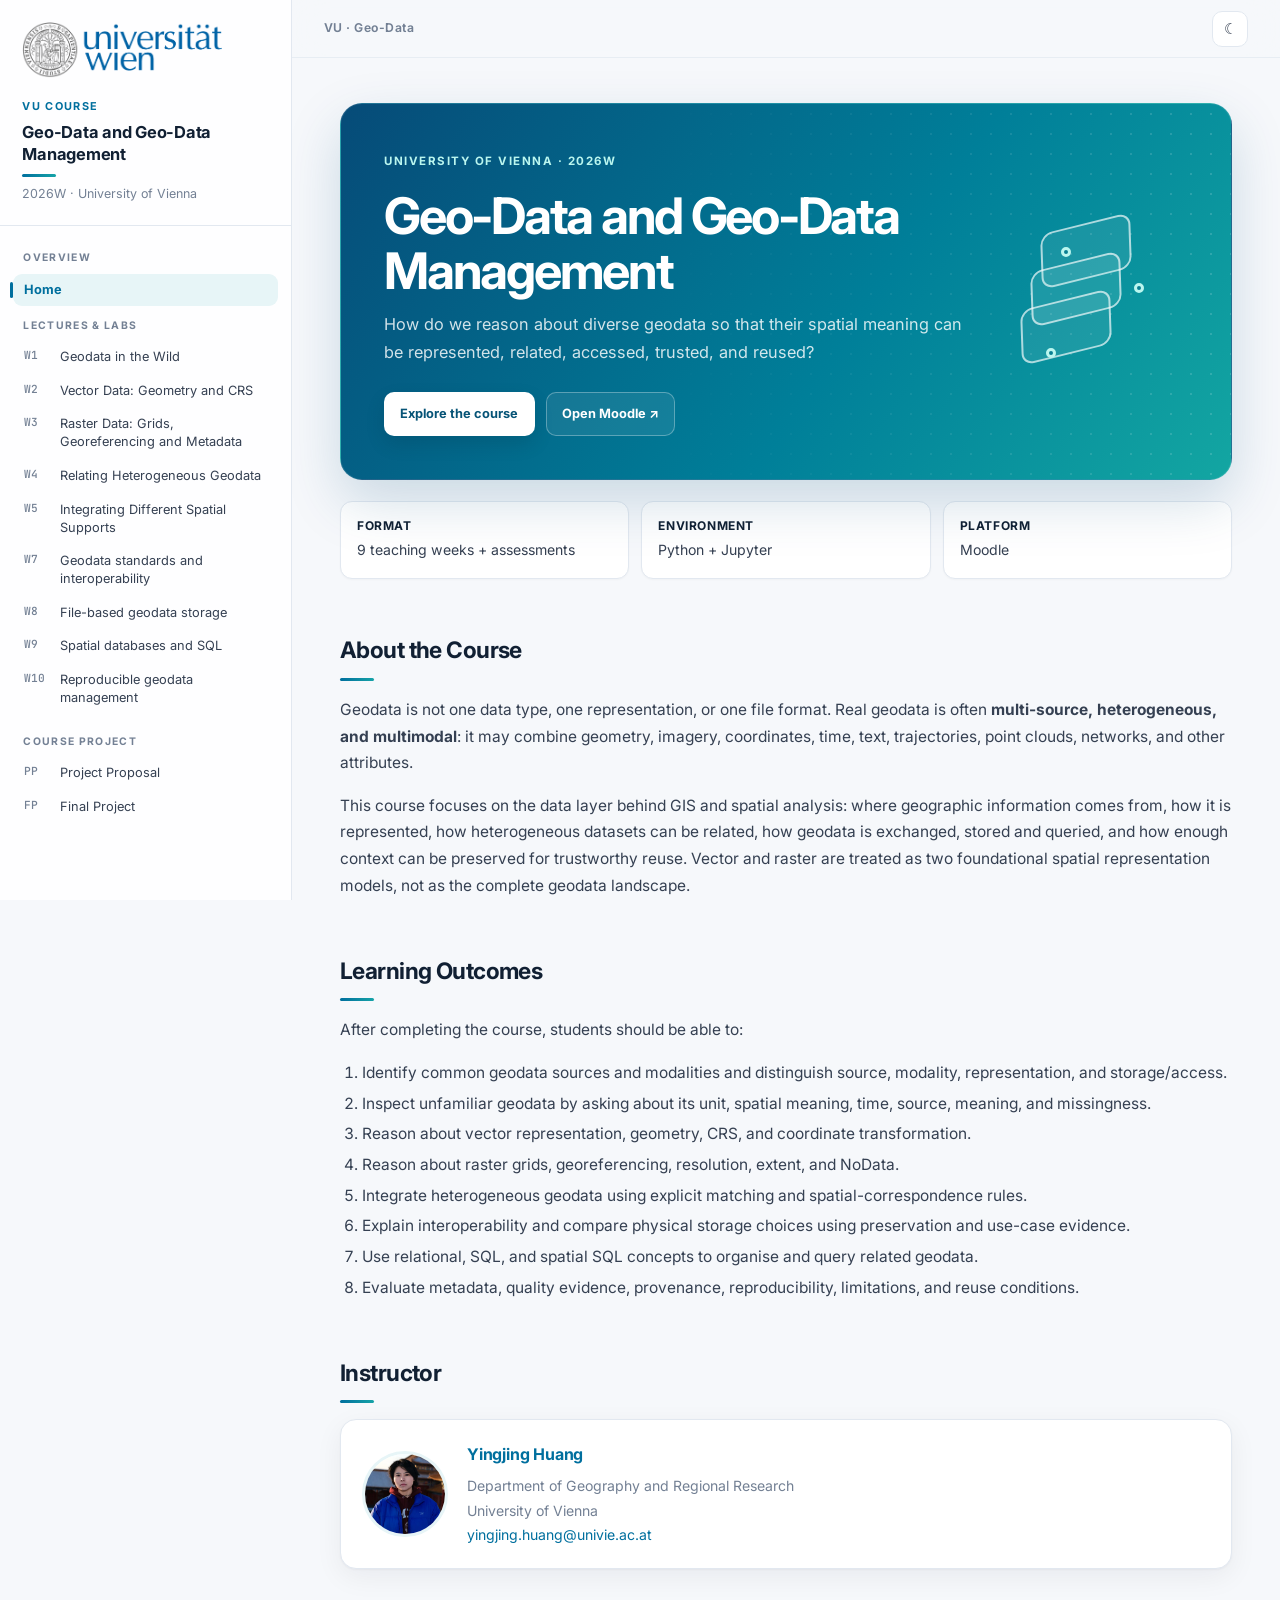
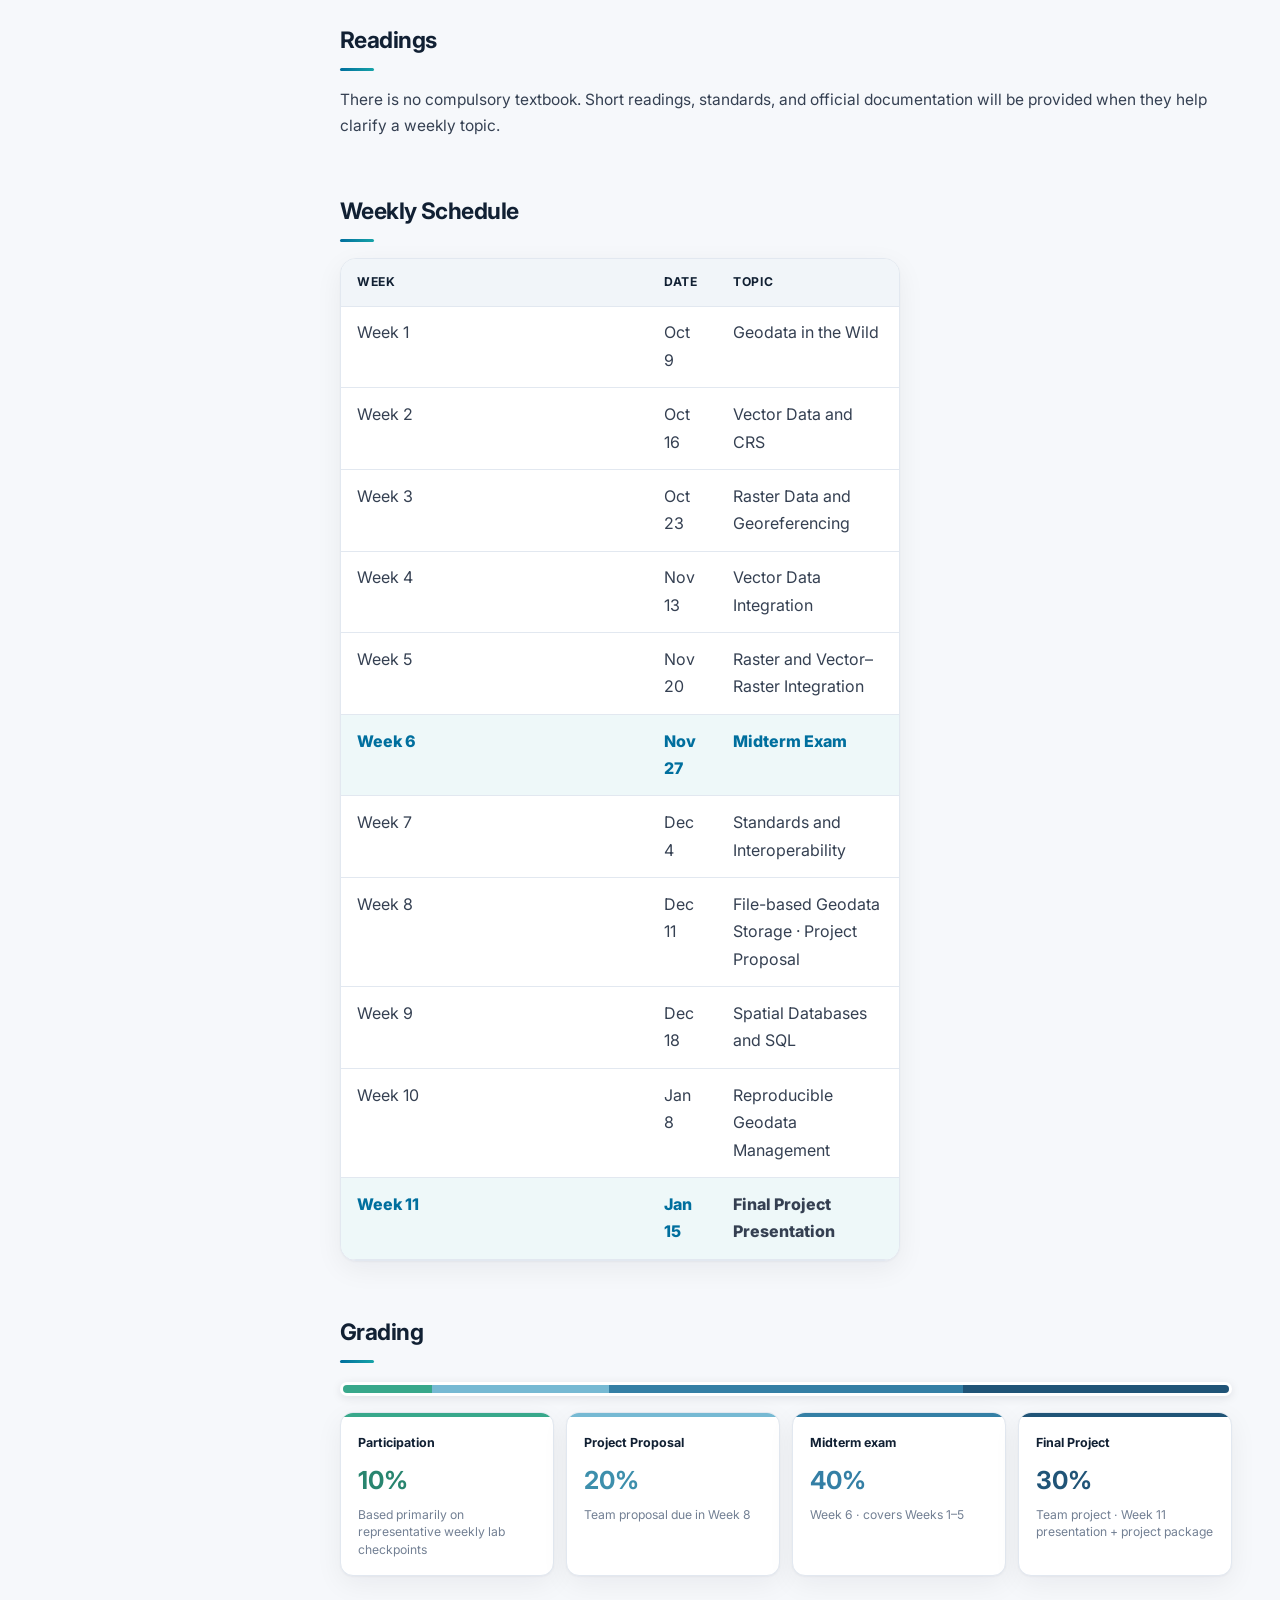
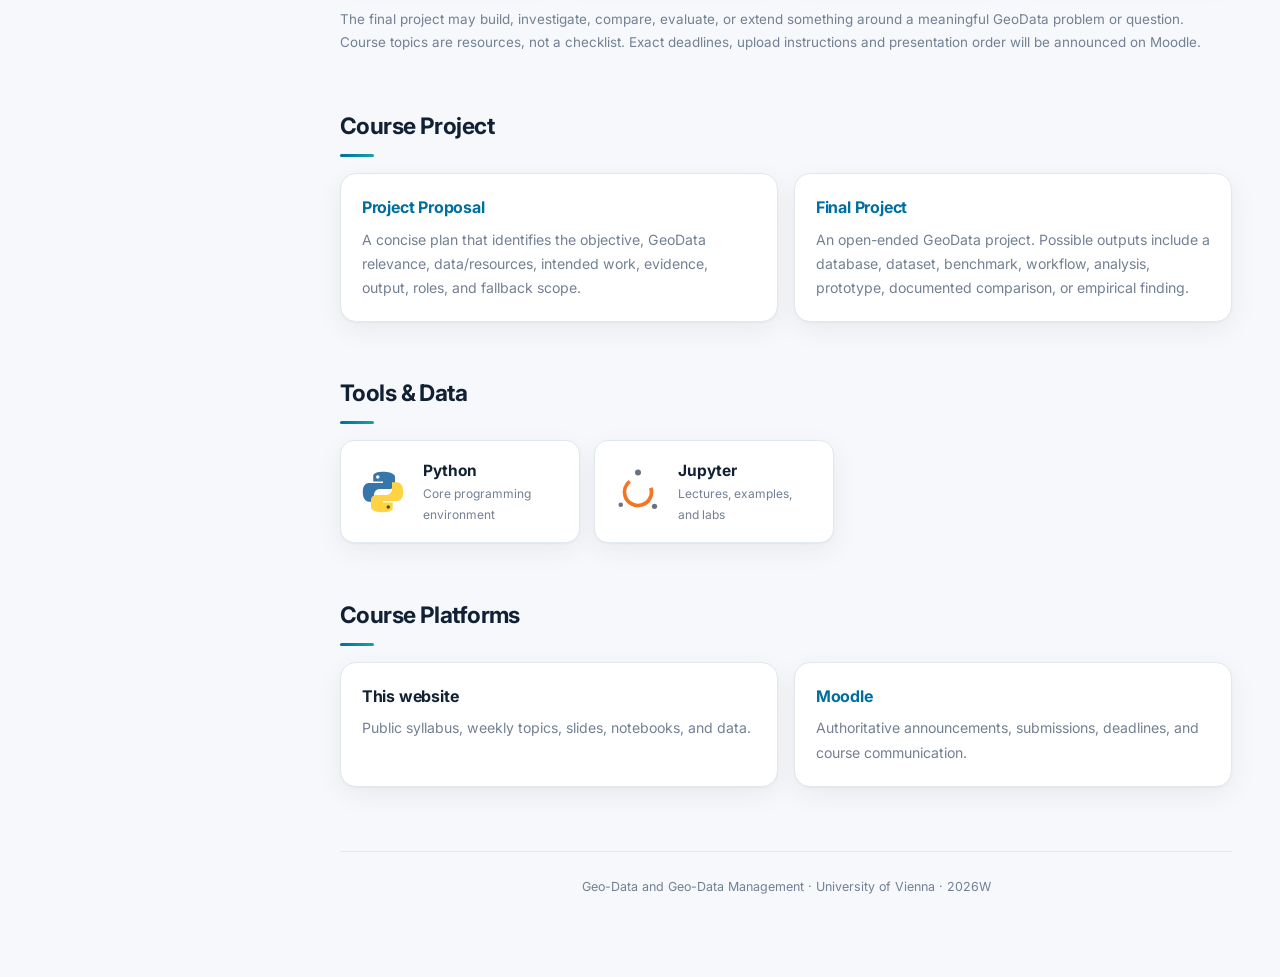
==== index.html @ 2024dda5 "Add concise topics to weekly schedule" ====
<!doctype html>
<html lang="en">
<head><meta charset="utf-8"><meta name="viewport" content="width=device-width,initial-scale=1"><meta name="description" content="Geo-Data and Geo-Data Management, University of Vienna, Winter Semester 2026"><title>Geo-Data and Geo-Data Management · 2026W</title><link rel="stylesheet" href="style.css"></head>
<body>
<aside class="sidebar" id="sidebar"><div class="sidebar-header"><img src="img/uni_logo.png" alt="University of Vienna" class="sidebar-logo"><div class="eyebrow">VU Course</div><h2>Geo-Data and Geo-Data Management</h2><div class="semester">2026W · University of Vienna</div></div><nav><div class="nav-title">Overview</div><a class="nav-home active" href="index.html">Home</a><div class="nav-title">Lectures &amp; Labs</div><div class="week-nav" id="weekNav"></div></nav></aside><div class="backdrop" id="backdrop"></div>
<main class="main"><div class="topbar"><span class="topbar-label">VU · Geo-Data</span><button class="icon-btn menu-toggle" id="menuToggle" aria-label="Open navigation">☰</button><button class="icon-btn" id="themeToggle" aria-label="Toggle colour theme">☾</button></div><div class="content">
<header class="hero hero-home"><div class="hero-copy"><span class="hero-eyebrow">University of Vienna · 2026W</span><h1>Geo-Data and Geo-Data Management</h1><p>How do we reason about diverse geodata so that their spatial meaning can be represented, related, accessed, trusted, and reused?</p><div class="hero-actions"><a class="button button-light" href="#schedule">Explore the course</a><a class="button button-ghost" href="https://moodle.univie.ac.at/" target="_blank" rel="noopener">Open Moodle ↗</a></div></div><div class="hero-visual data-visual" aria-hidden="true"><span class="data-layer layer-one"></span><span class="data-layer layer-two"></span><span class="data-layer layer-three"></span><span class="data-node node-one"></span><span class="data-node node-two"></span><span class="data-node node-three"></span></div></header>
<div class="quick-facts"><div class="fact"><strong>Format</strong><span>9 teaching weeks + assessments</span></div><div class="fact"><strong>Environment</strong><span>Python + Jupyter</span></div><div class="fact"><strong>Platform</strong><span>Moodle</span></div></div>
<h2>About the Course</h2><p>Geodata is not one data type, one representation, or one file format. Real geodata is often <strong>multi-source, heterogeneous, and multimodal</strong>: it may combine geometry, imagery, coordinates, time, text, trajectories, point clouds, networks, and other attributes.</p><p>This course focuses on the data layer behind GIS and spatial analysis: where geographic information comes from, how it is represented, how heterogeneous datasets can be related, how geodata is exchanged, stored and queried, and how enough context can be preserved for trustworthy reuse. Vector and raster are treated as two foundational spatial representation models, not as the complete geodata landscape.</p>
<h2>Learning Outcomes</h2><p>After completing the course, students should be able to:</p><ol><li>Identify common geodata sources and modalities and distinguish source, modality, representation, and storage/access.</li><li>Inspect unfamiliar geodata by asking about its unit, spatial meaning, time, source, meaning, and missingness.</li><li>Reason about vector representation, geometry, CRS, and coordinate transformation.</li><li>Reason about raster grids, georeferencing, resolution, extent, and NoData.</li><li>Integrate heterogeneous geodata using explicit matching and spatial-correspondence rules.</li><li>Explain interoperability and compare physical storage choices using preservation and use-case evidence.</li><li>Use relational, SQL, and spatial SQL concepts to organise and query related geodata.</li><li>Evaluate metadata, quality evidence, provenance, reproducibility, limitations, and reuse conditions.</li></ol>
<h2>Instructor</h2><div class="instructor-card"><img src="img/Yingjing.jpg" alt="Yingjing Huang"><div><h3><a href="https://yingjinghuang.github.io/" target="_blank" rel="noopener">Yingjing Huang</a></h3><p>Department of Geography and Regional Research<br>University of Vienna<br><a href="mailto:yingjing.huang@univie.ac.at">yingjing.huang@univie.ac.at</a></p></div></div>
<h2>Readings</h2><p>There is no compulsory textbook. Short readings, standards, and official documentation will be provided when they help clarify a weekly topic.</p>
<h2 id="schedule">Weekly Schedule</h2>
<div class="schedule-wrap schedule-simple"><table>
<thead><tr><th>Week</th><th>Date</th><th>Topic</th></tr></thead>
<tbody>
<tr><td>Week 1</td><td>Oct 9</td><td><a href="week1.html">Geodata in the Wild</a></td></tr>
<tr><td>Week 2</td><td>Oct 16</td><td><a href="week2.html">Vector Data and CRS</a></td></tr>
<tr><td>Week 3</td><td>Oct 23</td><td><a href="week3.html">Raster Data and Georeferencing</a></td></tr>
<tr><td>Week 4</td><td>Nov 13</td><td><a href="week4.html">Vector Data Integration</a></td></tr>
<tr><td>Week 5</td><td>Nov 20</td><td><a href="week5.html">Raster and Vector–Raster Integration</a></td></tr>
<tr class="assessment-date"><td>Week 6</td><td>Nov 27</td><td>Midterm Exam</td></tr>
<tr><td>Week 7</td><td>Dec 4</td><td><a href="week7.html">Standards and Interoperability</a></td></tr>
<tr><td>Week 8</td><td>Dec 11</td><td><a href="week8.html">File-based Geodata Storage</a> · <a href="project-proposal.html">Project Proposal</a></td></tr>
<tr><td>Week 9</td><td>Dec 18</td><td><a href="week9.html">Spatial Databases and SQL</a></td></tr>
<tr><td>Week 10</td><td>Jan 8</td><td><a href="week10.html">Reproducible Geodata Management</a></td></tr>
<tr class="assessment-date"><td>Week 11</td><td>Jan 15</td><td><a href="final-project.html">Final Project Presentation</a></td></tr>
</tbody></table></div>
<h2>Grading</h2><div class="grading-bar" role="img" aria-label="Participation 10 percent, Project Proposal 20 percent, Midterm exam 40 percent, Final Project 30 percent"><span class="bar-participation"></span><span class="bar-project"></span><span class="bar-midterm"></span><span class="bar-final"></span></div><div class="assessment-grid"><article class="grade-card participation-card"><span class="grade-label">Participation</span><strong>10%</strong><p>Based primarily on representative weekly lab checkpoints</p></article><article class="grade-card project-card"><span class="grade-label">Project Proposal</span><strong>20%</strong><p>Team proposal due in Week 8</p></article><article class="grade-card midterm-card"><span class="grade-label">Midterm exam</span><strong>40%</strong><p>Week 6 · covers Weeks 1–5</p></article><article class="grade-card final-card"><span class="grade-label">Final Project</span><strong>30%</strong><p>Team project · Week 11 presentation + project package</p></article></div><p class="grading-note">The final project may build, investigate, compare, evaluate, or extend something around a meaningful GeoData problem or question. Course topics are resources, not a checklist. Exact deadlines, upload instructions and presentation order will be announced on Moodle.</p>
<h2>Course Project</h2><div class="card-grid"><article class="card"><h3><a href="project-proposal.html">Project Proposal</a></h3><p>A concise plan that identifies the objective, GeoData relevance, data/resources, intended work, evidence, output, roles, and fallback scope.</p></article><article class="card"><h3><a href="final-project.html">Final Project</a></h3><p>An open-ended GeoData project. Possible outputs include a database, dataset, benchmark, workflow, analysis, prototype, documented comparison, or empirical finding.</p></article></div><h2>Tools &amp; Data</h2><div class="tool-grid" aria-label="Core course tools"><div class="tool-card"><svg class="tool-icon python-icon" viewBox="0 0 64 64" aria-hidden="true"><path d="M31 5c-13 0-12 6-12 6v7h13v2H14S5 19 5 32s8 13 8 13h7v-9s0-8 8-8h13s7 0 7-7v-9s1-7-17-7Z"></path><circle cx="25" cy="12" r="2.3"></circle><path d="M33 59c13 0 12-6 12-6v-7H32v-2h18s9 1 9-12-8-13-8-13h-7v9s0 8-8 8H23s-7 0-7 7v9s-1 7 17 7Z"></path><circle cx="39" cy="52" r="2.3"></circle></svg><div><strong>Python</strong><span>Core programming environment</span></div></div><div class="tool-card"><svg class="tool-icon jupyter-icon" viewBox="0 0 64 64" aria-hidden="true"><circle cx="32" cy="32" r="18"></circle><circle cx="32" cy="6" r="4"></circle><circle cx="9" cy="49" r="3"></circle><circle cx="54" cy="51" r="3.5"></circle></svg><div><strong>Jupyter</strong><span>Lectures, examples, and labs</span></div></div></div>
<h2>Course Platforms</h2><div class="card-grid"><article class="card"><h3>This website</h3><p>Public syllabus, weekly topics, slides, notebooks, and data.</p></article><article class="card"><h3><a href="https://moodle.univie.ac.at/" target="_blank" rel="noopener">Moodle</a></h3><p>Authoritative announcements, submissions, deadlines, and course communication.</p></article></div>
<footer class="footer">Geo-Data and Geo-Data Management · University of Vienna · 2026W</footer>
</div></main><script src="script.js"></script></body></html>
---- style.css ----
@import url('https://fonts.googleapis.com/css2?family=Inter:wght@400;500;600;700&family=JetBrains+Mono:wght@400;500&display=swap');
*,*::before,*::after{box-sizing:border-box}:root{--bg:#f6f8fb;--surface:#fff;--panel:#f1f5f9;--text:#354052;--muted:#738094;--heading:#112033;--border:#e2e8f0;--accent:#006f9e;--accent2:#16a3a7;--soft:#e7f5f7;--sidebar:292px;--shadow:0 1px 2px rgba(15,23,42,.04),0 8px 28px rgba(15,23,42,.06);--radius:16px}
[data-theme="dark"]{--bg:#09111f;--surface:#0f1b2d;--panel:#121f33;--text:#cbd5e1;--muted:#94a3b8;--heading:#f8fafc;--border:#263449;--accent:#67b7e3;--accent2:#45d2dd;--soft:#12314a;--shadow:0 1px 3px rgba(0,0,0,.35)}
html{scroll-behavior:smooth}body{margin:0;min-height:100vh;background:var(--bg);color:var(--text);font:15.5px/1.72 Inter,system-ui,sans-serif;-webkit-font-smoothing:antialiased}a{color:var(--accent);text-decoration:none}a:hover{text-decoration:underline}p{margin:0 0 1rem}ul,ol{padding-left:1.35rem}li{margin:.25rem 0}code{padding:.15rem .4rem;border-radius:5px;background:var(--panel);font-family:'JetBrains Mono',monospace;font-size:.86em}
.sidebar{position:fixed;inset:0 auto 0 0;z-index:20;width:var(--sidebar);overflow-y:auto;padding:1.4rem 0;background:color-mix(in srgb,var(--surface) 94%,var(--soft));border-right:1px solid var(--border);transition:transform .25s ease}.sidebar-header{padding:0 1.4rem 1.3rem;border-bottom:1px solid var(--border)}.sidebar-logo{display:block;max-width:200px;max-height:60px;object-fit:contain;margin-bottom:1.15rem}.eyebrow{color:var(--accent);font-size:.68rem;font-weight:700;letter-spacing:.12em;text-transform:uppercase}.sidebar h2{margin:.35rem 0;color:var(--heading);font-size:1.03rem;line-height:1.35;letter-spacing:-.015em}.semester{color:var(--muted);font-size:.78rem}nav{padding:.9rem .8rem}.nav-title{padding:.55rem .65rem .3rem;color:var(--muted);font-size:.65rem;font-weight:700;letter-spacing:.13em;text-transform:uppercase}.nav-home,.week-nav a{position:relative;display:flex;gap:.55rem;margin:2px 0;padding:.43rem .72rem;border-radius:9px;color:var(--text);font-size:.8rem;line-height:1.4;transition:.18s}.week-nav a span{min-width:1.7rem;color:var(--muted);font:500 .7rem 'JetBrains Mono',monospace}.nav-home:hover,.week-nav a:hover{background:var(--panel);text-decoration:none;transform:translateX(2px)}.nav-home.active,.week-nav a.active{background:var(--soft);color:var(--accent);font-weight:700}.nav-home.active::before,.week-nav a.active::before{position:absolute;left:-3px;top:25%;width:3px;height:50%;border-radius:2px;background:var(--accent);content:''}
.main{min-width:0;margin-left:var(--sidebar)}.topbar{position:sticky;top:0;z-index:10;display:flex;align-items:center;justify-content:flex-end;gap:.6rem;height:58px;padding:.55rem 2rem;border-bottom:1px solid color-mix(in srgb,var(--border) 75%,transparent);background:color-mix(in srgb,var(--bg) 82%,transparent);backdrop-filter:blur(16px)}.topbar-label{margin-right:auto;color:var(--muted);font-size:.76rem;font-weight:650;letter-spacing:.04em}.icon-btn{display:grid;min-width:36px;height:36px;place-items:center;padding:0 .65rem;border:1px solid var(--border);border-radius:10px;background:var(--surface);color:var(--text);cursor:pointer;font-size:.95rem;transition:.18s}.icon-btn:hover{transform:translateY(-1px);border-color:var(--accent)}.menu-toggle{display:none}.content{max-width:1000px;margin:0 auto;padding:2.8rem 3rem 5rem}
.hero{position:relative;overflow:hidden;padding:2.7rem;margin-bottom:1.3rem;border:1px solid rgba(255,255,255,.12);border-radius:22px;background:linear-gradient(125deg,#064b78 0%,#007f99 58%,#13a6a2 100%);box-shadow:0 22px 55px rgba(0,79,120,.18);color:#fff}.hero::after{position:absolute;inset:0;background-image:radial-gradient(rgba(255,255,255,.15) 1px,transparent 1px);background-size:20px 20px;mask-image:linear-gradient(to left,#000,transparent 65%);content:'';pointer-events:none}.hero-copy{position:relative;z-index:2;width:min(640px,73%)}.hero-eyebrow,.hero .eyebrow{display:inline-block;margin-bottom:1.1rem;color:#baf6ef;font-size:.72rem;font-weight:700;letter-spacing:.13em;text-transform:uppercase}.hero h1{position:relative;z-index:2;margin:0 0 .75rem;color:#fff;font-size:clamp(2rem,4.2vw,3.15rem);line-height:1.08;letter-spacing:-.045em}.hero p{position:relative;z-index:2;max-width:650px;margin:0;color:rgba(255,255,255,.82);font-size:1.02rem}.hero-actions{display:flex;flex-wrap:wrap;gap:.7rem;margin-top:1.6rem}.button{display:inline-flex;padding:.62rem .95rem;border:1px solid transparent;border-radius:10px;font-size:.8rem;font-weight:700;transition:.18s}.button:hover{transform:translateY(-1px);text-decoration:none}.button-light{background:#fff;color:#075477;box-shadow:0 8px 20px rgba(0,0,0,.1)}.button-ghost{border-color:rgba(255,255,255,.3);color:#fff;background:rgba(255,255,255,.08)}
.hero-visual{position:absolute;z-index:1;right:3rem;top:50%;width:180px;height:180px;transform:translateY(-50%)}.data-layer{position:absolute;width:90px;height:56px;border:2px solid rgba(255,255,255,.65);border-radius:12px;transform:skewY(-12deg) rotate(-2deg)}.layer-one{left:38px;top:22px;background:rgba(255,255,255,.08)}.layer-two{left:28px;top:60px;background:rgba(186,246,239,.12)}.layer-three{left:18px;top:98px;background:rgba(255,255,255,.08)}.data-node{position:absolute;width:10px;height:10px;border:3px solid #baf6ef;border-radius:50%;background:#087f93}.node-one{left:58px;top:46px}.node-two{right:39px;top:82px}.node-three{left:43px;bottom:23px}
h2{margin:3.2rem 0 1rem;padding:0;color:var(--heading);font-size:1.42rem;letter-spacing:-.025em}h2::after{display:block;width:34px;height:3px;margin-top:.55rem;border-radius:3px;background:linear-gradient(90deg,var(--accent),var(--accent2));content:''}h3{margin:0 0 .35rem;color:var(--heading);font-size:1rem;letter-spacing:-.012em}.quick-facts{display:grid;grid-template-columns:repeat(4,1fr);gap:.75rem;margin:1rem 0 2rem}.fact{padding:.9rem 1rem;border:1px solid var(--border);border-radius:12px;background:var(--surface);box-shadow:0 1px 2px rgba(15,23,42,.03)}.fact strong{display:block;color:var(--heading);font-size:.75rem;letter-spacing:.05em;text-transform:uppercase}.fact span{font-size:.88rem}
.card-grid{display:grid;grid-template-columns:repeat(2,minmax(0,1fr));gap:1rem;margin:1rem 0}.card,.instructor-card,.meta-card,.callout{padding:1.3rem;border:1px solid var(--border);border-radius:var(--radius);background:var(--surface);box-shadow:var(--shadow)}.card{transition:.2s}.card:hover{transform:translateY(-2px);border-color:color-mix(in srgb,var(--accent) 35%,var(--border));box-shadow:0 14px 34px rgba(15,23,42,.09)}.card p,.instructor-card p{margin:0;color:var(--muted);font-size:.88rem}.instructor-card{display:flex;align-items:center;gap:1.2rem}.instructor-card img{width:86px;height:86px;border-radius:50%;object-fit:cover;border:3px solid var(--soft)}
.schedule-wrap{overflow-x:auto;border:1px solid var(--border);border-radius:var(--radius);background:var(--surface);box-shadow:var(--shadow)}table{width:100%;border-collapse:collapse;font-size:.86rem}th,td{padding:.72rem .8rem;border-bottom:1px solid var(--border);text-align:left;vertical-align:top}th{background:var(--panel);color:var(--heading);font-size:.7rem;letter-spacing:.06em;text-transform:uppercase}tbody tr:not(.phase){transition:background .16s}tbody tr:not(.phase):hover{background:color-mix(in srgb,var(--soft) 40%,var(--surface))}.phase td{background:var(--soft);color:var(--accent);font-size:.73rem;font-weight:700;letter-spacing:.06em;text-transform:uppercase}.tag{display:inline-block;padding:.18rem .55rem;border-radius:999px;background:var(--soft);color:var(--accent);font-size:.7rem;font-weight:700}.exam-phase td{border-bottom:1px solid #d7d4ee;background:#f0eff9;color:#55518a}.exam-row{background:color-mix(in srgb,#f7f6fc 90%,var(--surface));box-shadow:inset 0 1px 0 #ebe9f7,inset 0 -1px 0 #ebe9f7}.exam-row td:first-child{border-left:5px solid #6b68a6;color:#55518a;font-weight:800}.exam-row td{padding-top:.9rem;padding-bottom:.9rem;border-bottom-color:#dddaf0}.exam-row a strong{color:#504d83;font-size:.92rem}.tag-exam{border:1px solid #ccc8e8;background:#e7e5f5;color:#504d83;letter-spacing:.06em;text-transform:uppercase}
.grading-bar{display:flex;height:14px;margin:1.2rem 0 1rem;overflow:hidden;border:3px solid var(--surface);border-radius:999px;background:var(--panel);box-shadow:0 2px 10px rgba(15,23,42,.1)}.grading-bar span{height:100%}.bar-participation{width:10%;background:#38a88b}.bar-project{width:20%;background:#76b9d3}.bar-midterm{width:40%;background:#347fa5}.bar-final{width:30%;background:#205477}.assessment-grid{display:grid;grid-template-columns:repeat(4,1fr);gap:.75rem;margin-bottom:2rem}.grade-card{position:relative;overflow:hidden;min-height:132px;padding:1.05rem;border:1px solid var(--border);border-radius:13px;background:var(--surface);box-shadow:var(--shadow)}.grade-card::before{position:absolute;inset:0 0 auto;height:4px;content:''}.grade-label{display:block;margin:.15rem 0 .35rem;color:var(--heading);font-size:.78rem;font-weight:700}.grade-card strong{display:block;margin-bottom:.25rem;font-size:1.55rem}.grade-card p{margin:0;color:var(--muted);font-size:.76rem;line-height:1.45}.participation-card::before{background:#38a88b}.participation-card strong{color:#28856f}.project-card::before{background:#76b9d3}.project-card strong{color:#3d8fac}.midterm-card::before{background:#347fa5}.midterm-card strong{color:#347fa5}.final-card::before{background:#205477}.final-card strong{color:#205477}.grading-note,.muted{color:var(--muted);font-size:.84rem}
.tool-grid{display:grid;grid-template-columns:repeat(2,minmax(0,240px));gap:.9rem;margin:1rem 0}.tool-card{display:flex;align-items:center;gap:1rem;padding:1.05rem 1.15rem;border:1px solid var(--border);border-radius:14px;background:var(--surface);box-shadow:var(--shadow)}.tool-icon{flex:0 0 48px;width:48px;height:48px}.python-icon path:first-of-type{fill:#3776ab}.python-icon path:last-of-type{fill:#ffd343}.python-icon circle:first-of-type{fill:#fff}.python-icon circle:last-of-type{fill:#5b4b00}.jupyter-icon circle:first-of-type{fill:none;stroke:#f37626;stroke-width:5;stroke-dasharray:78 35;transform:rotate(-18deg);transform-origin:center}.jupyter-icon circle:not(:first-of-type){fill:#6b7280}.tool-card div{display:grid}.tool-card strong{color:var(--heading)}.tool-card span{color:var(--muted);font-size:.75rem}
.core-question{padding:1rem 1.2rem;margin:1rem 0 2rem;border:1px solid color-mix(in srgb,var(--accent) 20%,var(--border));border-left:4px solid var(--accent);border-radius:0 var(--radius) var(--radius) 0;background:color-mix(in srgb,var(--soft) 70%,var(--surface))}.meta-grid{display:grid;grid-template-columns:repeat(3,1fr);gap:1rem;margin:1rem 0}.meta-card strong{display:block;color:var(--muted);font-size:.72rem;letter-spacing:.05em;text-transform:uppercase}.callout{margin:1rem 0}.resource{display:inline-block;margin:.2rem .3rem .2rem 0;padding:.5rem .75rem;border:1px dashed var(--border);border-radius:8px;color:var(--muted);font-size:.82rem}.footer{margin-top:4rem;padding-top:1.5rem;border-top:1px solid var(--border);color:var(--muted);text-align:center;font-size:.78rem}.backdrop{display:none}
[data-theme="dark"] .exam-phase td{border-color:#46446c;background:#25243d;color:#b9b5e5}[data-theme="dark"] .exam-row{background:color-mix(in srgb,#211f37 80%,var(--surface));box-shadow:inset 0 1px 0 #3b395c,inset 0 -1px 0 #3b395c}[data-theme="dark"] .exam-row td{border-bottom-color:#454269}[data-theme="dark"] .exam-row a strong,[data-theme="dark"] .exam-row td:first-child{color:#c0bce8}[data-theme="dark"] .tag-exam{border-color:#55517e;background:#32304e;color:#cbc7ef}
@media(max-width:800px){.sidebar{transform:translateX(-100%)}.sidebar.open{transform:none}.main{margin-left:0}.menu-toggle{display:grid;margin-right:auto}.topbar-label{display:none}.content{padding:1.4rem 1rem 3rem}.hero{padding:1.8rem;border-radius:16px}.hero-copy{width:100%}.hero-visual{display:none}.quick-facts,.assessment-grid{grid-template-columns:repeat(2,1fr)}.card-grid,.meta-grid{grid-template-columns:1fr}.tool-grid{grid-template-columns:repeat(2,1fr)}.backdrop.show{display:block;position:fixed;inset:0;z-index:15;background:rgba(0,0,0,.5)}}
@media(max-width:430px){.quick-facts,.assessment-grid,.tool-grid{grid-template-columns:1fr}}
/* Course project navigation and cards */
.nav-project-title{margin-top:.65rem}.final-project-timeline{display:grid;grid-template-columns:repeat(3,1fr);gap:.9rem;margin:1rem 0}.timeline-card{padding:1.1rem;border:1px solid var(--border);border-radius:14px;background:var(--surface);box-shadow:var(--shadow)}.timeline-card span{display:block;margin-bottom:.25rem;color:var(--accent);font-size:.72rem;font-weight:800;letter-spacing:.06em;text-transform:uppercase}.timeline-card strong{display:block;margin-bottom:.35rem;color:var(--heading)}.timeline-card p{margin:0;color:var(--muted);font-size:.82rem}.schedule-wrap td a{color:var(--text);text-decoration:none}.schedule-wrap td a:hover{color:var(--accent)}@media(max-width:800px){.final-project-timeline{grid-template-columns:1fr}}

/* Homepage simplification */
.quick-facts{grid-template-columns:repeat(3,1fr)}
.schedule-simple{max-width:560px}
.schedule-simple table{font-size:1rem}
.schedule-simple th{font-size:.76rem}
.schedule-simple th,.schedule-simple td{padding:.8rem 1rem}
.schedule-simple td:first-child{width:55%}
.schedule-simple .assessment-date td{font-weight:800;color:var(--accent)}
.schedule-simple .assessment-date{background:color-mix(in srgb,var(--soft) 72%,var(--surface))}
@media(max-width:800px){.quick-facts{grid-template-columns:repeat(3,1fr)}}
@media(max-width:560px){.quick-facts{grid-template-columns:1fr}.schedule-simple{max-width:none}}
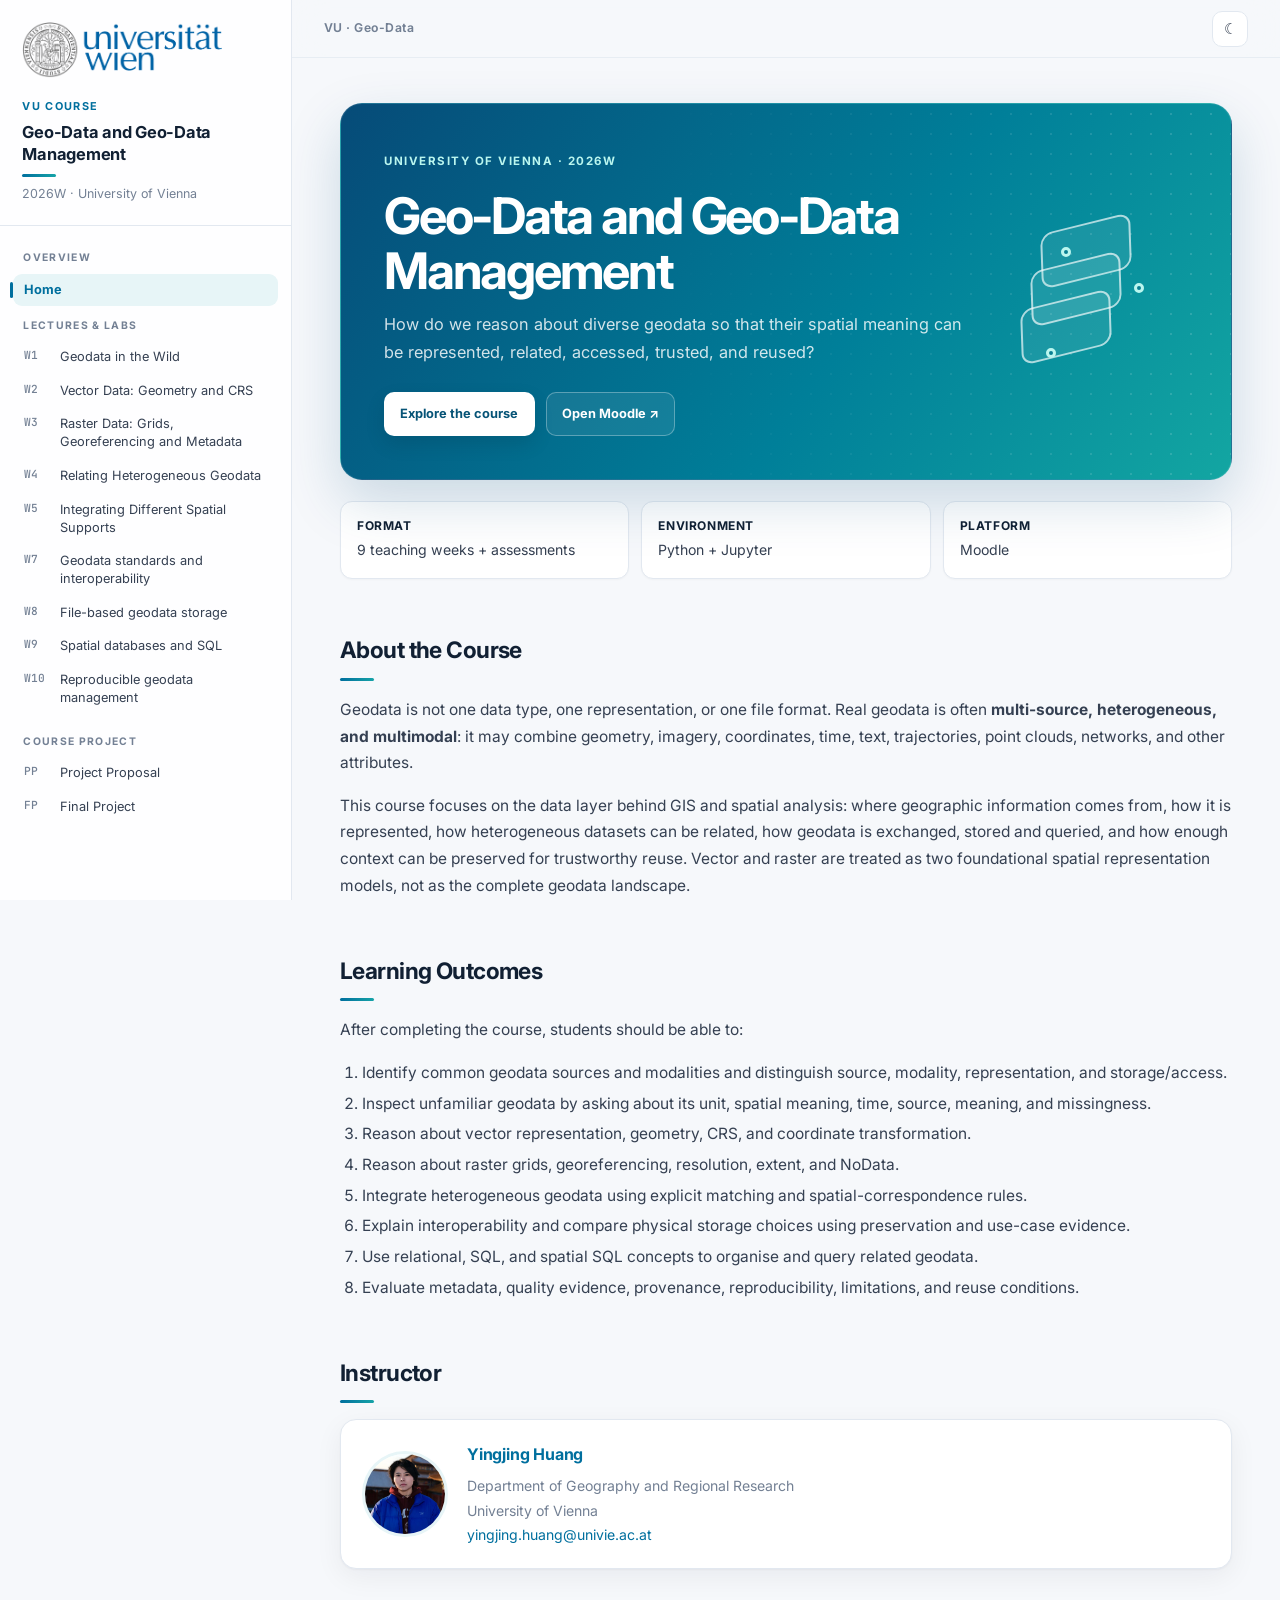
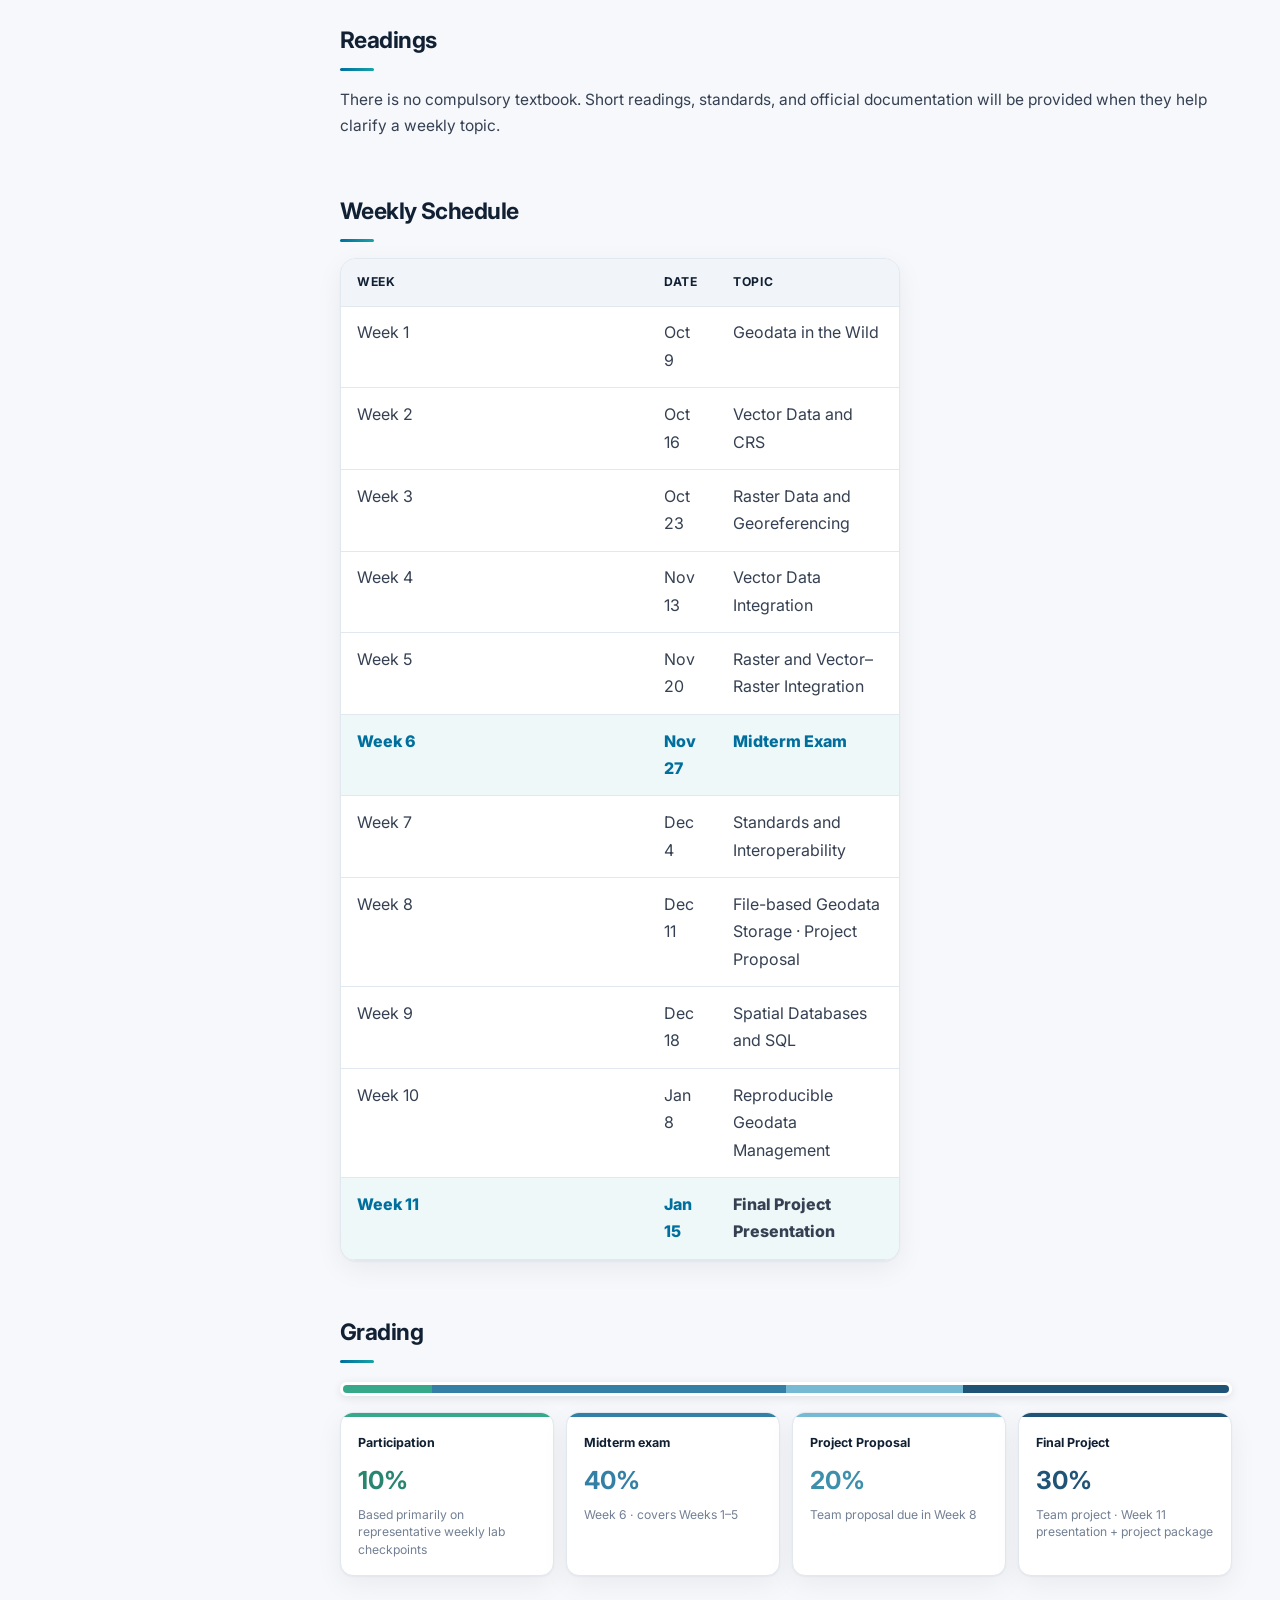
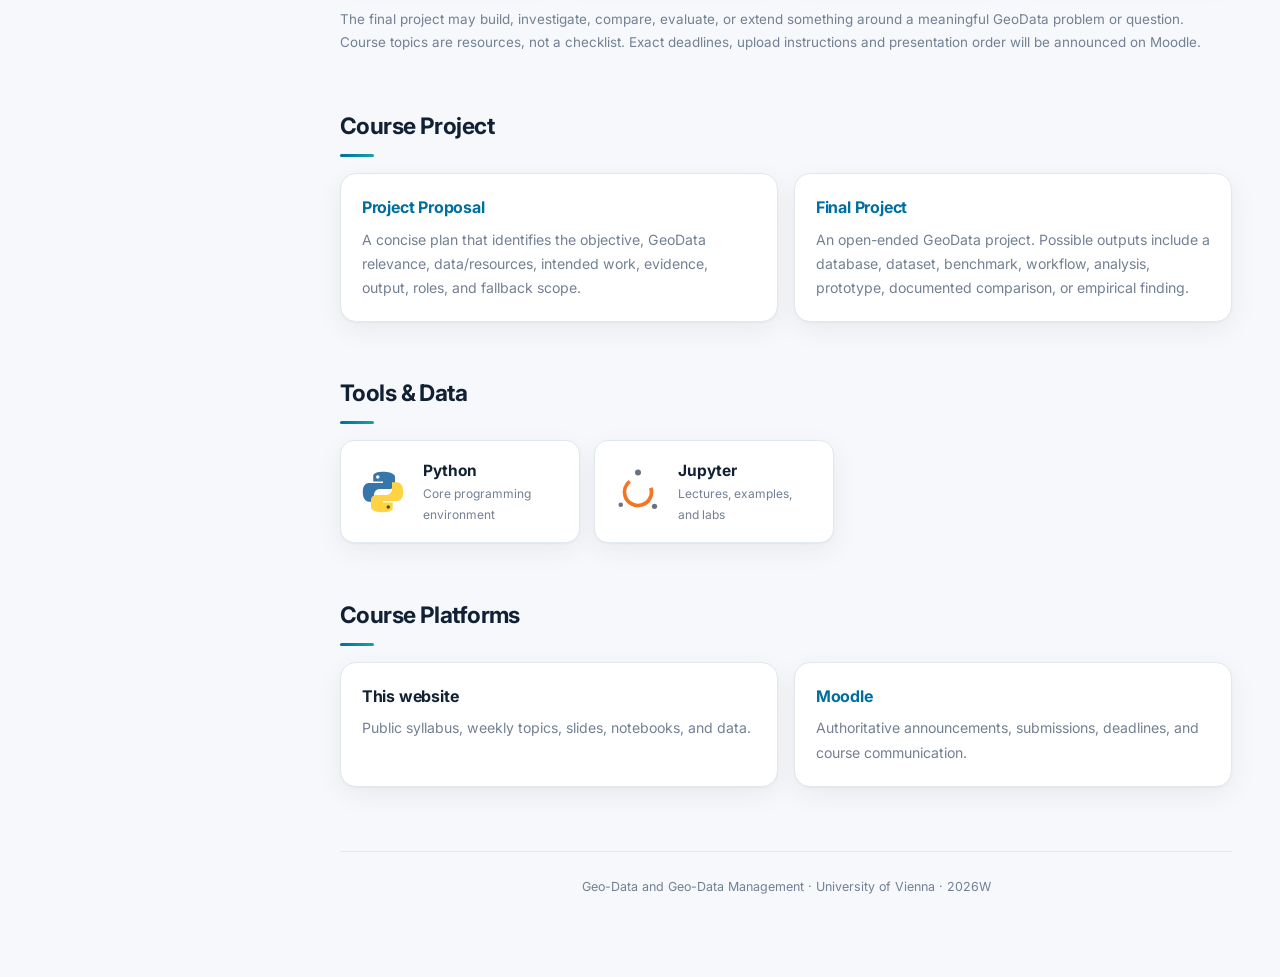
==== commit 6c3ca414: "Reorder grading items" ====
--- a/index.html
+++ b/index.html
@@ -26,7 +26,7 @@
 <tr><td>Week 10</td><td>Jan 8</td><td><a href="week10.html">Reproducible Geodata Management</a></td></tr>
 <tr class="assessment-date"><td>Week 11</td><td>Jan 15</td><td><a href="final-project.html">Final Project Presentation</a></td></tr>
 </tbody></table></div>
-<h2>Grading</h2><div class="grading-bar" role="img" aria-label="Participation 10 percent, Project Proposal 20 percent, Midterm exam 40 percent, Final Project 30 percent"><span class="bar-participation"></span><span class="bar-project"></span><span class="bar-midterm"></span><span class="bar-final"></span></div><div class="assessment-grid"><article class="grade-card participation-card"><span class="grade-label">Participation</span><strong>10%</strong><p>Based primarily on representative weekly lab checkpoints</p></article><article class="grade-card project-card"><span class="grade-label">Project Proposal</span><strong>20%</strong><p>Team proposal due in Week 8</p></article><article class="grade-card midterm-card"><span class="grade-label">Midterm exam</span><strong>40%</strong><p>Week 6 · covers Weeks 1–5</p></article><article class="grade-card final-card"><span class="grade-label">Final Project</span><strong>30%</strong><p>Team project · Week 11 presentation + project package</p></article></div><p class="grading-note">The final project may build, investigate, compare, evaluate, or extend something around a meaningful GeoData problem or question. Course topics are resources, not a checklist. Exact deadlines, upload instructions and presentation order will be announced on Moodle.</p>
+<h2>Grading</h2><div class="grading-bar" role="img" aria-label="Participation 10 percent, Project Proposal 20 percent, Midterm exam 40 percent, Final Project 30 percent"><span class="bar-participation"></span><span class="bar-midterm"></span><span class="bar-project"></span><span class="bar-final"></span></div><div class="assessment-grid"><article class="grade-card participation-card"><span class="grade-label">Participation</span><strong>10%</strong><p>Based primarily on representative weekly lab checkpoints</p></article><article class="grade-card midterm-card"><span class="grade-label">Midterm exam</span><strong>40%</strong><p>Week 6 · covers Weeks 1–5</p></article><article class="grade-card project-card"><span class="grade-label">Project Proposal</span><strong>20%</strong><p>Team proposal due in Week 8</p></article><article class="grade-card final-card"><span class="grade-label">Final Project</span><strong>30%</strong><p>Team project · Week 11 presentation + project package</p></article></div><p class="grading-note">The final project may build, investigate, compare, evaluate, or extend something around a meaningful GeoData problem or question. Course topics are resources, not a checklist. Exact deadlines, upload instructions and presentation order will be announced on Moodle.</p>
 <h2>Course Project</h2><div class="card-grid"><article class="card"><h3><a href="project-proposal.html">Project Proposal</a></h3><p>A concise plan that identifies the objective, GeoData relevance, data/resources, intended work, evidence, output, roles, and fallback scope.</p></article><article class="card"><h3><a href="final-project.html">Final Project</a></h3><p>An open-ended GeoData project. Possible outputs include a database, dataset, benchmark, workflow, analysis, prototype, documented comparison, or empirical finding.</p></article></div><h2>Tools &amp; Data</h2><div class="tool-grid" aria-label="Core course tools"><div class="tool-card"><svg class="tool-icon python-icon" viewBox="0 0 64 64" aria-hidden="true"><path d="M31 5c-13 0-12 6-12 6v7h13v2H14S5 19 5 32s8 13 8 13h7v-9s0-8 8-8h13s7 0 7-7v-9s1-7-17-7Z"></path><circle cx="25" cy="12" r="2.3"></circle><path d="M33 59c13 0 12-6 12-6v-7H32v-2h18s9 1 9-12-8-13-8-13h-7v9s0 8-8 8H23s-7 0-7 7v9s-1 7 17 7Z"></path><circle cx="39" cy="52" r="2.3"></circle></svg><div><strong>Python</strong><span>Core programming environment</span></div></div><div class="tool-card"><svg class="tool-icon jupyter-icon" viewBox="0 0 64 64" aria-hidden="true"><circle cx="32" cy="32" r="18"></circle><circle cx="32" cy="6" r="4"></circle><circle cx="9" cy="49" r="3"></circle><circle cx="54" cy="51" r="3.5"></circle></svg><div><strong>Jupyter</strong><span>Lectures, examples, and labs</span></div></div></div>
 <h2>Course Platforms</h2><div class="card-grid"><article class="card"><h3>This website</h3><p>Public syllabus, weekly topics, slides, notebooks, and data.</p></article><article class="card"><h3><a href="https://moodle.univie.ac.at/" target="_blank" rel="noopener">Moodle</a></h3><p>Authoritative announcements, submissions, deadlines, and course communication.</p></article></div>
 <footer class="footer">Geo-Data and Geo-Data Management · University of Vienna · 2026W</footer>
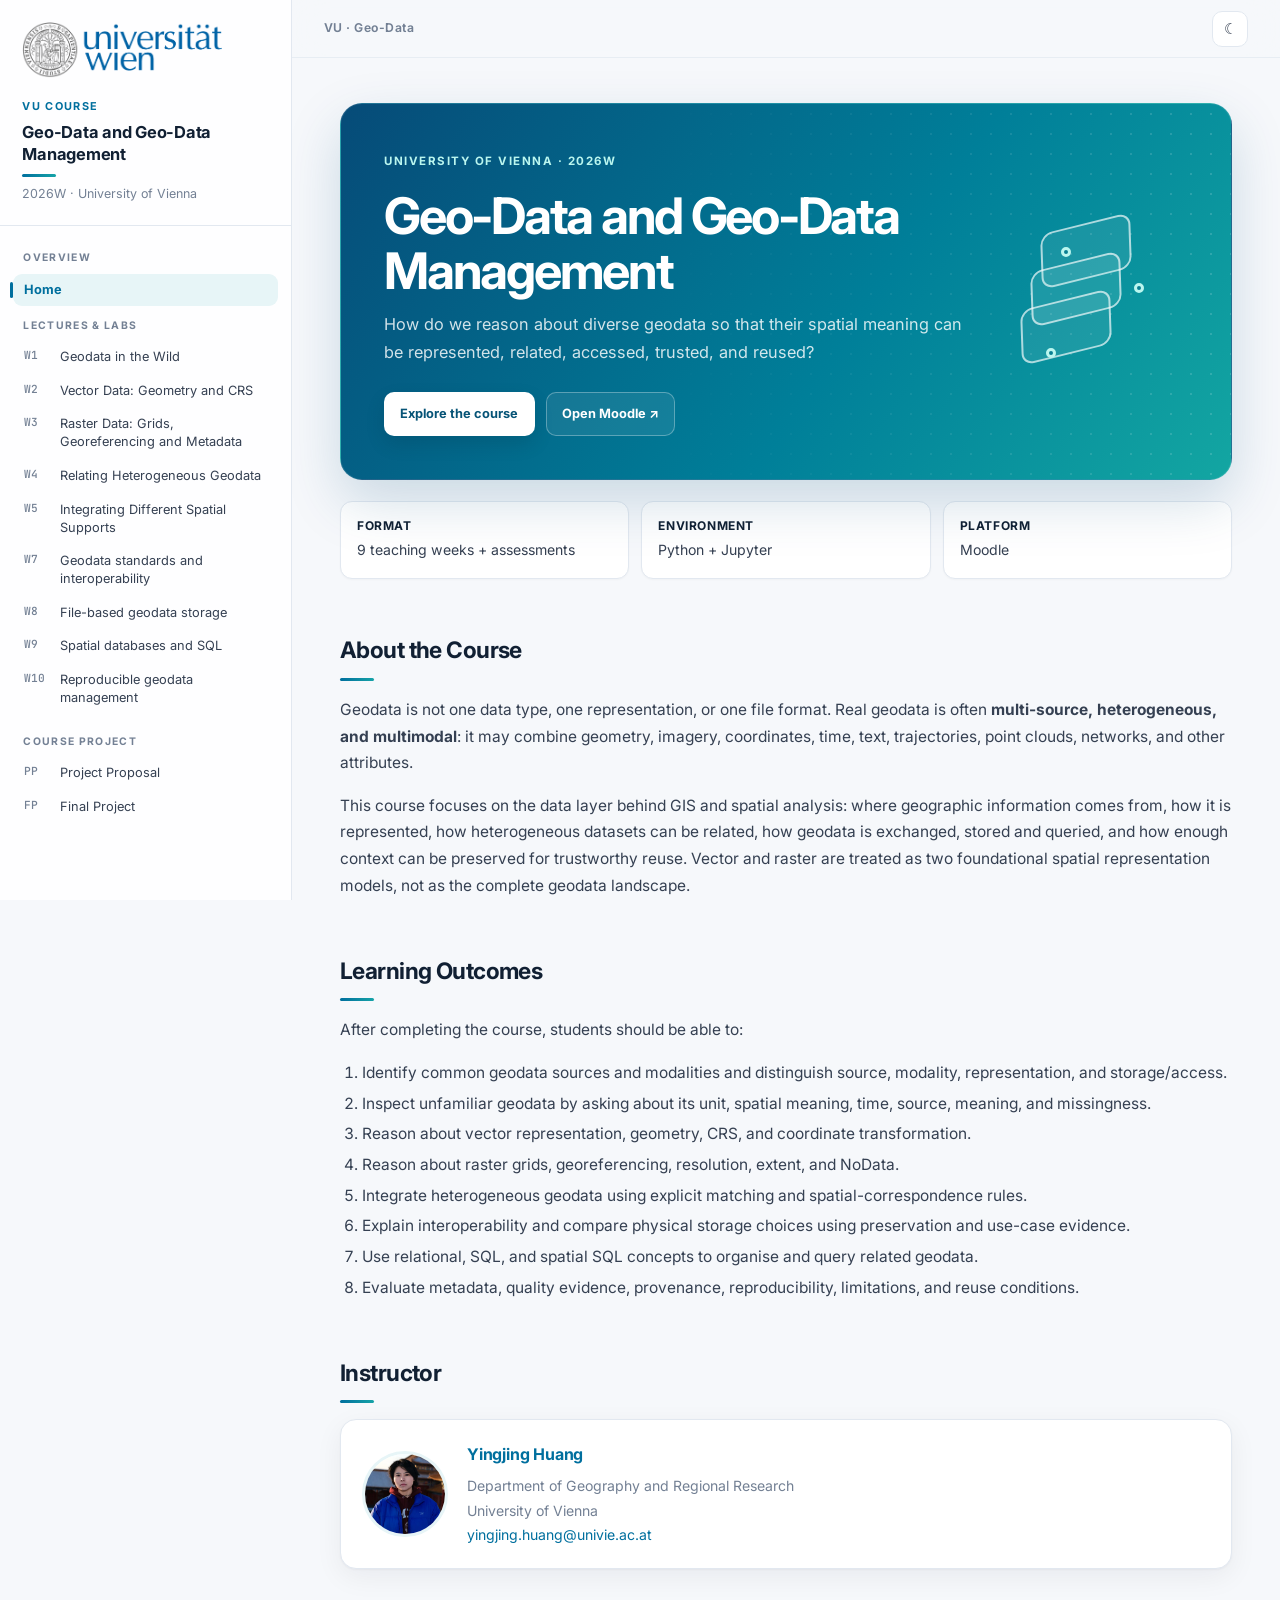
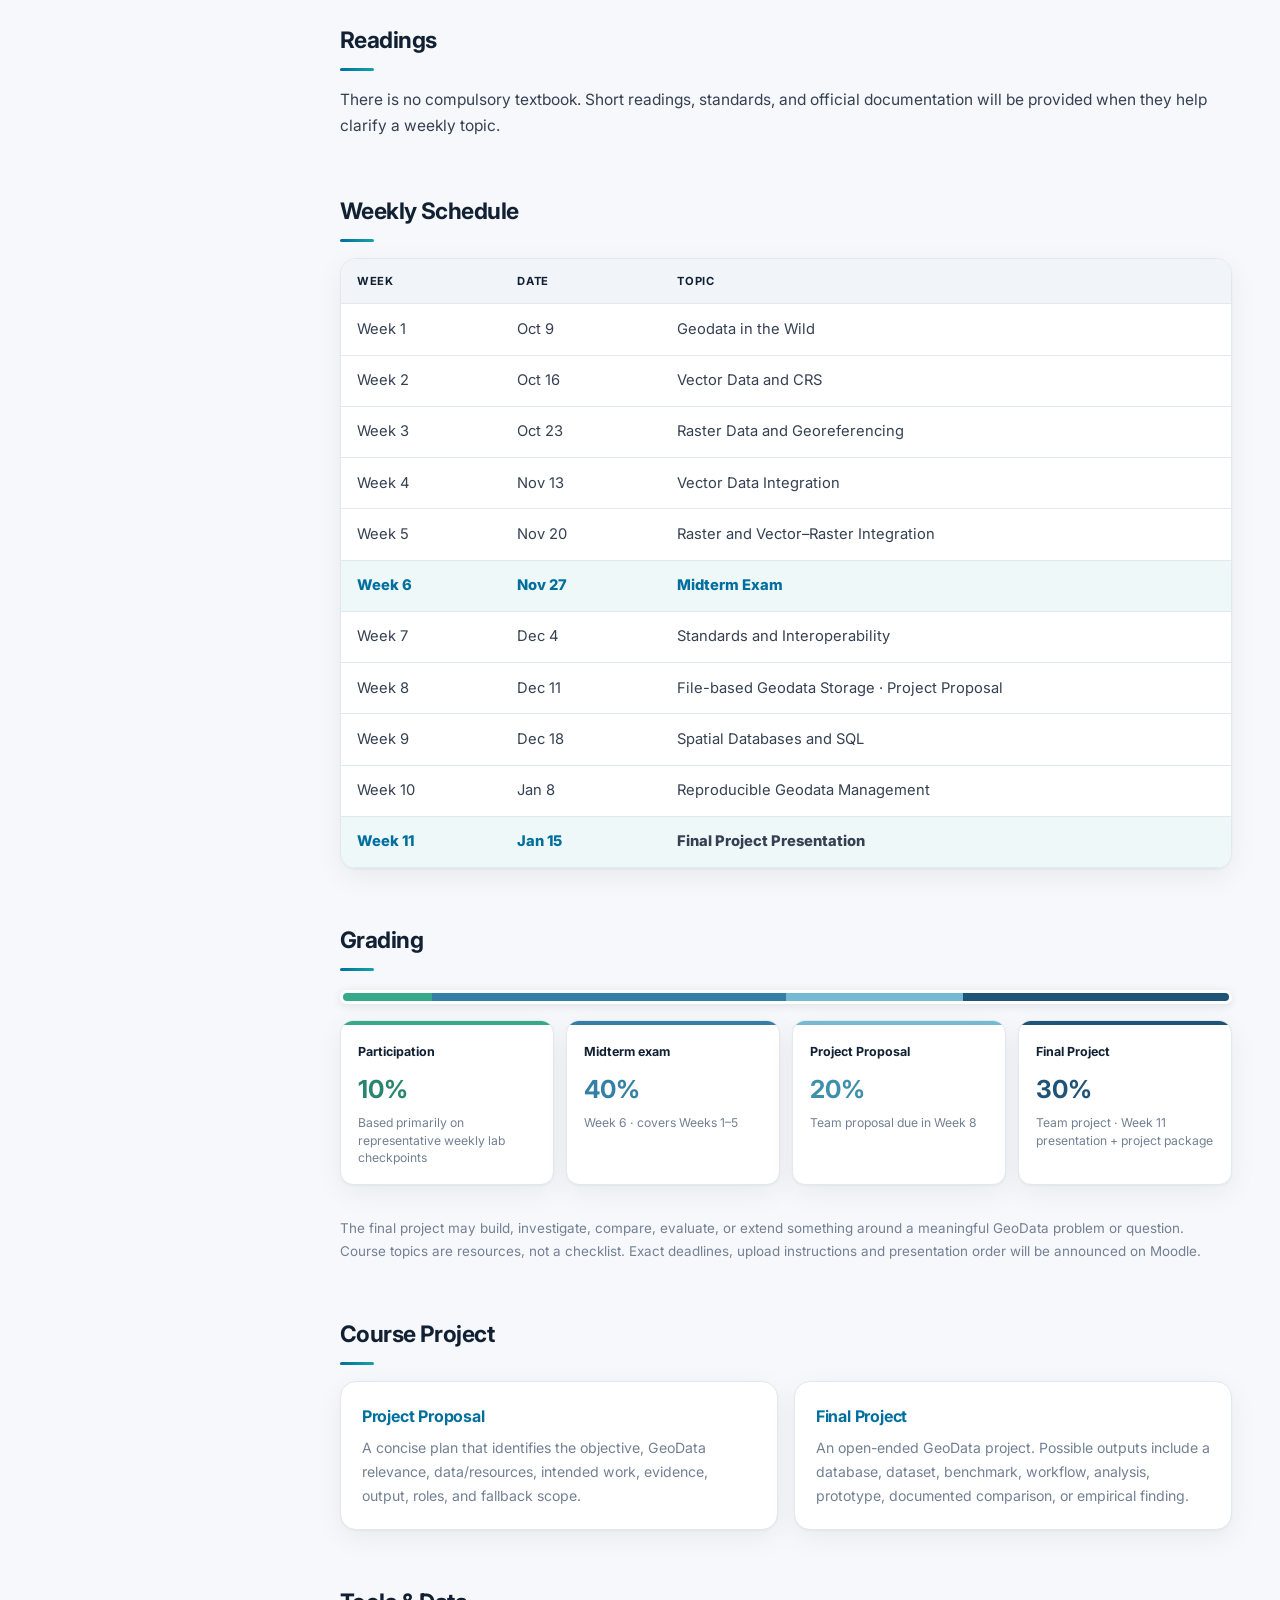
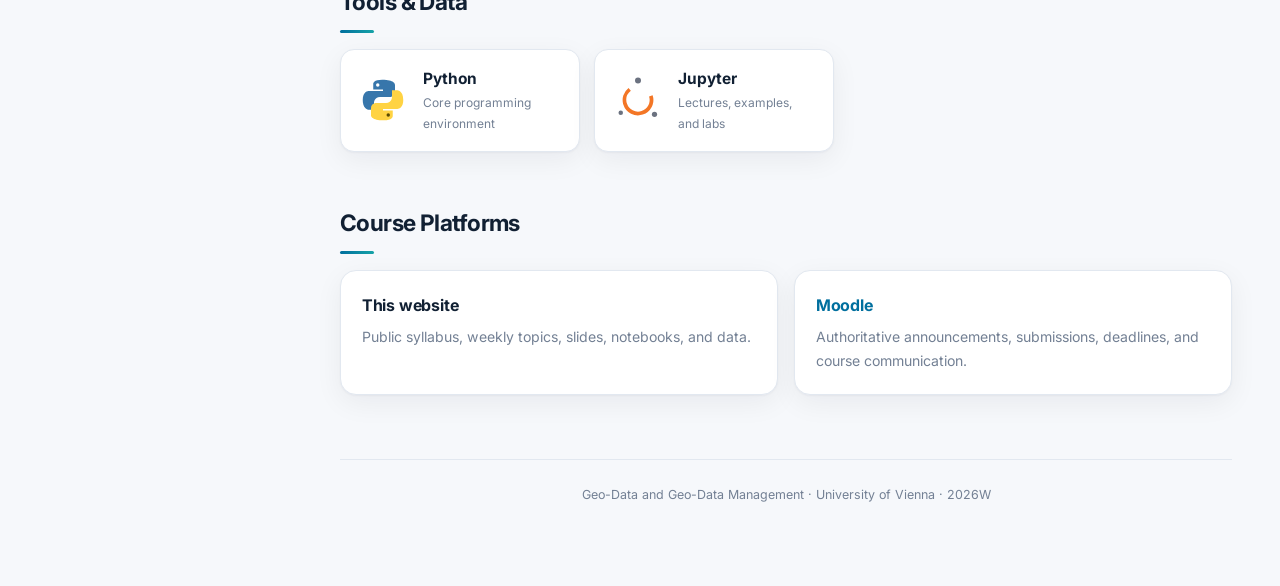
==== commit 1152be31: "Align grading accessibility label with visual order" ====
--- a/index.html
+++ b/index.html
@@ -26,7 +26,7 @@
 <tr><td>Week 10</td><td>Jan 8</td><td><a href="week10.html">Reproducible Geodata Management</a></td></tr>
 <tr class="assessment-date"><td>Week 11</td><td>Jan 15</td><td><a href="final-project.html">Final Project Presentation</a></td></tr>
 </tbody></table></div>
-<h2>Grading</h2><div class="grading-bar" role="img" aria-label="Participation 10 percent, Project Proposal 20 percent, Midterm exam 40 percent, Final Project 30 percent"><span class="bar-participation"></span><span class="bar-midterm"></span><span class="bar-project"></span><span class="bar-final"></span></div><div class="assessment-grid"><article class="grade-card participation-card"><span class="grade-label">Participation</span><strong>10%</strong><p>Based primarily on representative weekly lab checkpoints</p></article><article class="grade-card midterm-card"><span class="grade-label">Midterm exam</span><strong>40%</strong><p>Week 6 · covers Weeks 1–5</p></article><article class="grade-card project-card"><span class="grade-label">Project Proposal</span><strong>20%</strong><p>Team proposal due in Week 8</p></article><article class="grade-card final-card"><span class="grade-label">Final Project</span><strong>30%</strong><p>Team project · Week 11 presentation + project package</p></article></div><p class="grading-note">The final project may build, investigate, compare, evaluate, or extend something around a meaningful GeoData problem or question. Course topics are resources, not a checklist. Exact deadlines, upload instructions and presentation order will be announced on Moodle.</p>
+<h2>Grading</h2><div class="grading-bar" role="img" aria-label="Participation 10 percent, Midterm exam 40 percent, Project Proposal 20 percent, Final Project 30 percent"><span class="bar-participation"></span><span class="bar-midterm"></span><span class="bar-project"></span><span class="bar-final"></span></div><div class="assessment-grid"><article class="grade-card participation-card"><span class="grade-label">Participation</span><strong>10%</strong><p>Based primarily on representative weekly lab checkpoints</p></article><article class="grade-card midterm-card"><span class="grade-label">Midterm exam</span><strong>40%</strong><p>Week 6 · covers Weeks 1–5</p></article><article class="grade-card project-card"><span class="grade-label">Project Proposal</span><strong>20%</strong><p>Team proposal due in Week 8</p></article><article class="grade-card final-card"><span class="grade-label">Final Project</span><strong>30%</strong><p>Team project · Week 11 presentation + project package</p></article></div><p class="grading-note">The final project may build, investigate, compare, evaluate, or extend something around a meaningful GeoData problem or question. Course topics are resources, not a checklist. Exact deadlines, upload instructions and presentation order will be announced on Moodle.</p>
 <h2>Course Project</h2><div class="card-grid"><article class="card"><h3><a href="project-proposal.html">Project Proposal</a></h3><p>A concise plan that identifies the objective, GeoData relevance, data/resources, intended work, evidence, output, roles, and fallback scope.</p></article><article class="card"><h3><a href="final-project.html">Final Project</a></h3><p>An open-ended GeoData project. Possible outputs include a database, dataset, benchmark, workflow, analysis, prototype, documented comparison, or empirical finding.</p></article></div><h2>Tools &amp; Data</h2><div class="tool-grid" aria-label="Core course tools"><div class="tool-card"><svg class="tool-icon python-icon" viewBox="0 0 64 64" aria-hidden="true"><path d="M31 5c-13 0-12 6-12 6v7h13v2H14S5 19 5 32s8 13 8 13h7v-9s0-8 8-8h13s7 0 7-7v-9s1-7-17-7Z"></path><circle cx="25" cy="12" r="2.3"></circle><path d="M33 59c13 0 12-6 12-6v-7H32v-2h18s9 1 9-12-8-13-8-13h-7v9s0 8-8 8H23s-7 0-7 7v9s-1 7 17 7Z"></path><circle cx="39" cy="52" r="2.3"></circle></svg><div><strong>Python</strong><span>Core programming environment</span></div></div><div class="tool-card"><svg class="tool-icon jupyter-icon" viewBox="0 0 64 64" aria-hidden="true"><circle cx="32" cy="32" r="18"></circle><circle cx="32" cy="6" r="4"></circle><circle cx="9" cy="49" r="3"></circle><circle cx="54" cy="51" r="3.5"></circle></svg><div><strong>Jupyter</strong><span>Lectures, examples, and labs</span></div></div></div>
 <h2>Course Platforms</h2><div class="card-grid"><article class="card"><h3>This website</h3><p>Public syllabus, weekly topics, slides, notebooks, and data.</p></article><article class="card"><h3><a href="https://moodle.univie.ac.at/" target="_blank" rel="noopener">Moodle</a></h3><p>Authoritative announcements, submissions, deadlines, and course communication.</p></article></div>
 <footer class="footer">Geo-Data and Geo-Data Management · University of Vienna · 2026W</footer>
--- a/style.css
+++ b/style.css
@@ -20,12 +20,13 @@
 
 /* Homepage simplification */
 .quick-facts{grid-template-columns:repeat(3,1fr)}
-.schedule-simple{max-width:560px}
-.schedule-simple table{font-size:1rem}
-.schedule-simple th{font-size:.76rem}
-.schedule-simple th,.schedule-simple td{padding:.8rem 1rem}
-.schedule-simple td:first-child{width:55%}
+.schedule-simple{width:100%;max-width:none}
+.schedule-simple table{width:100%;font-size:.92rem;table-layout:fixed}
+.schedule-simple th,.schedule-simple td{padding:.78rem 1rem}
+.schedule-simple th:nth-child(1),.schedule-simple td:nth-child(1){width:18%}
+.schedule-simple th:nth-child(2),.schedule-simple td:nth-child(2){width:18%}
+.schedule-simple th:nth-child(3),.schedule-simple td:nth-child(3){width:64%}
 .schedule-simple .assessment-date td{font-weight:800;color:var(--accent)}
 .schedule-simple .assessment-date{background:color-mix(in srgb,var(--soft) 72%,var(--surface))}
 @media(max-width:800px){.quick-facts{grid-template-columns:repeat(3,1fr)}}
-@media(max-width:560px){.quick-facts{grid-template-columns:1fr}.schedule-simple{max-width:none}}
+@media(max-width:560px){.quick-facts{grid-template-columns:1fr}.schedule-simple table{table-layout:auto}.schedule-simple th:nth-child(1),.schedule-simple td:nth-child(1),.schedule-simple th:nth-child(2),.schedule-simple td:nth-child(2),.schedule-simple th:nth-child(3),.schedule-simple td:nth-child(3){width:auto}}
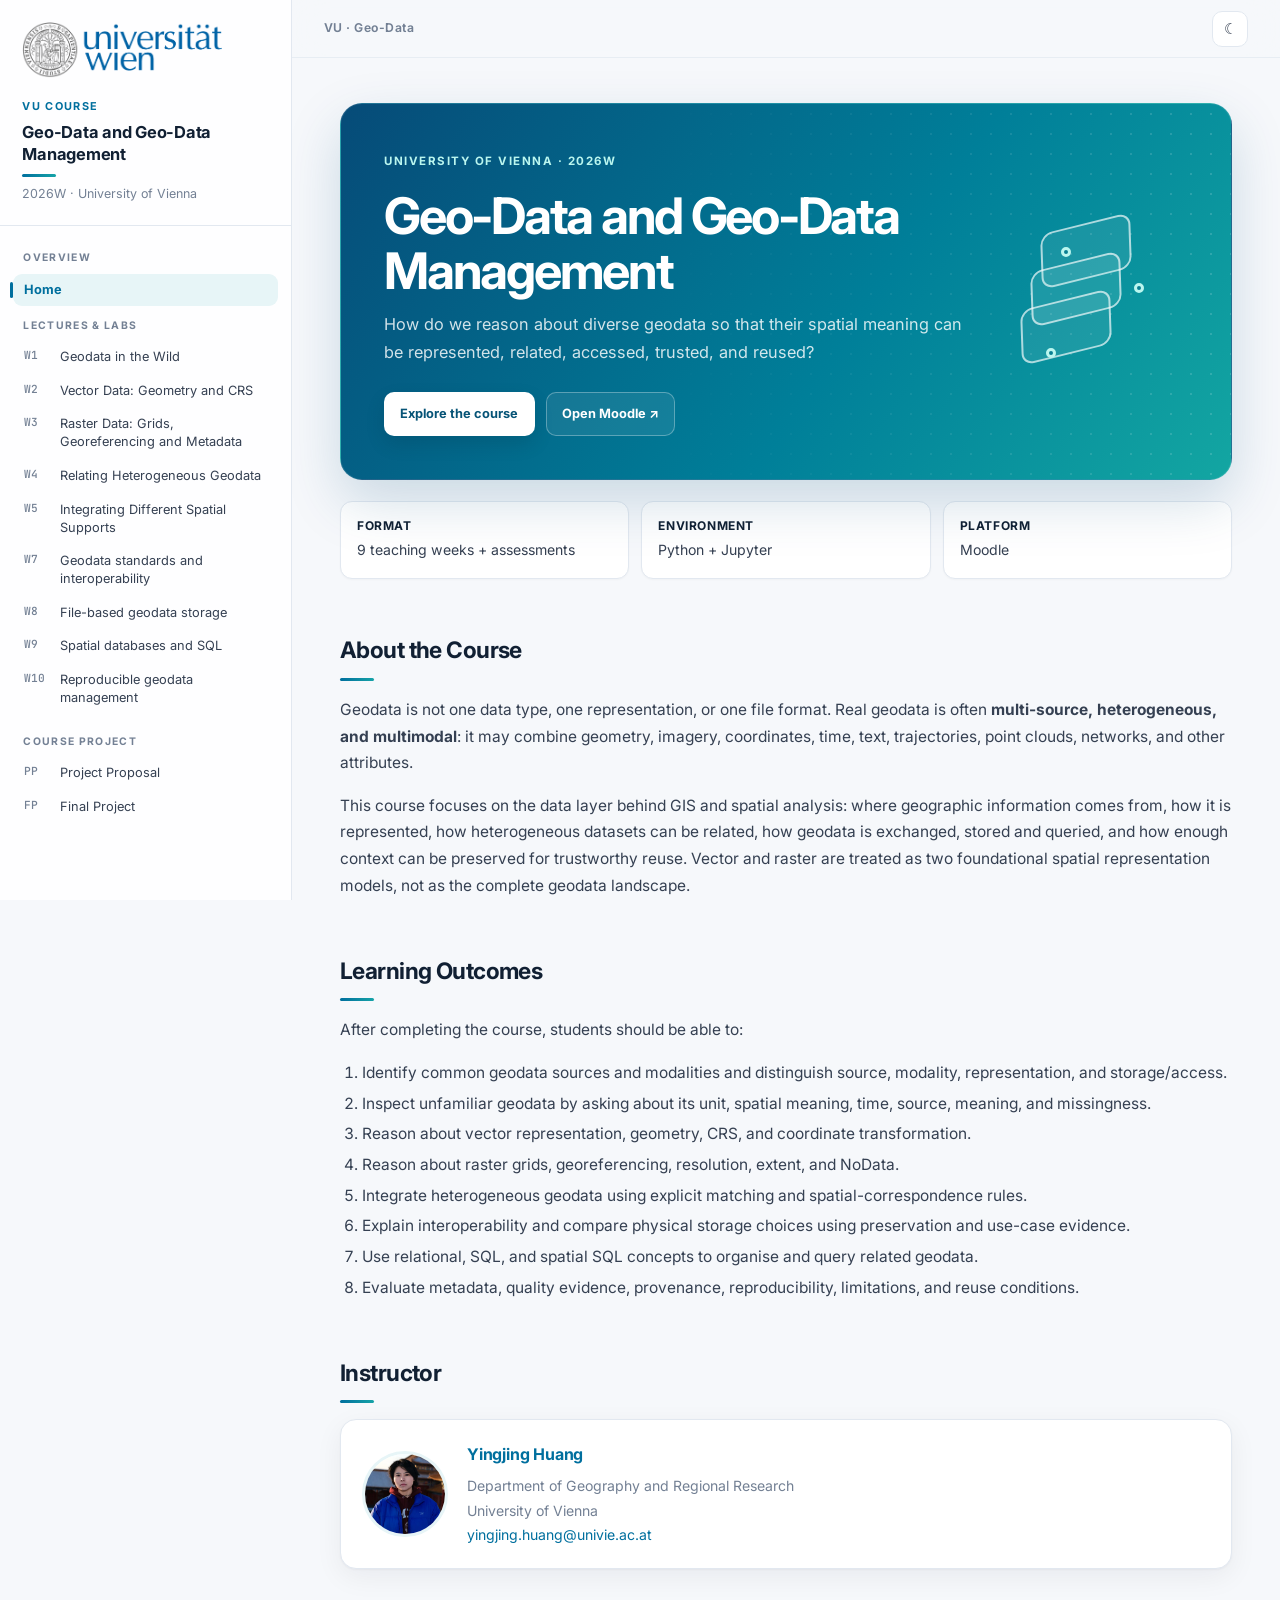
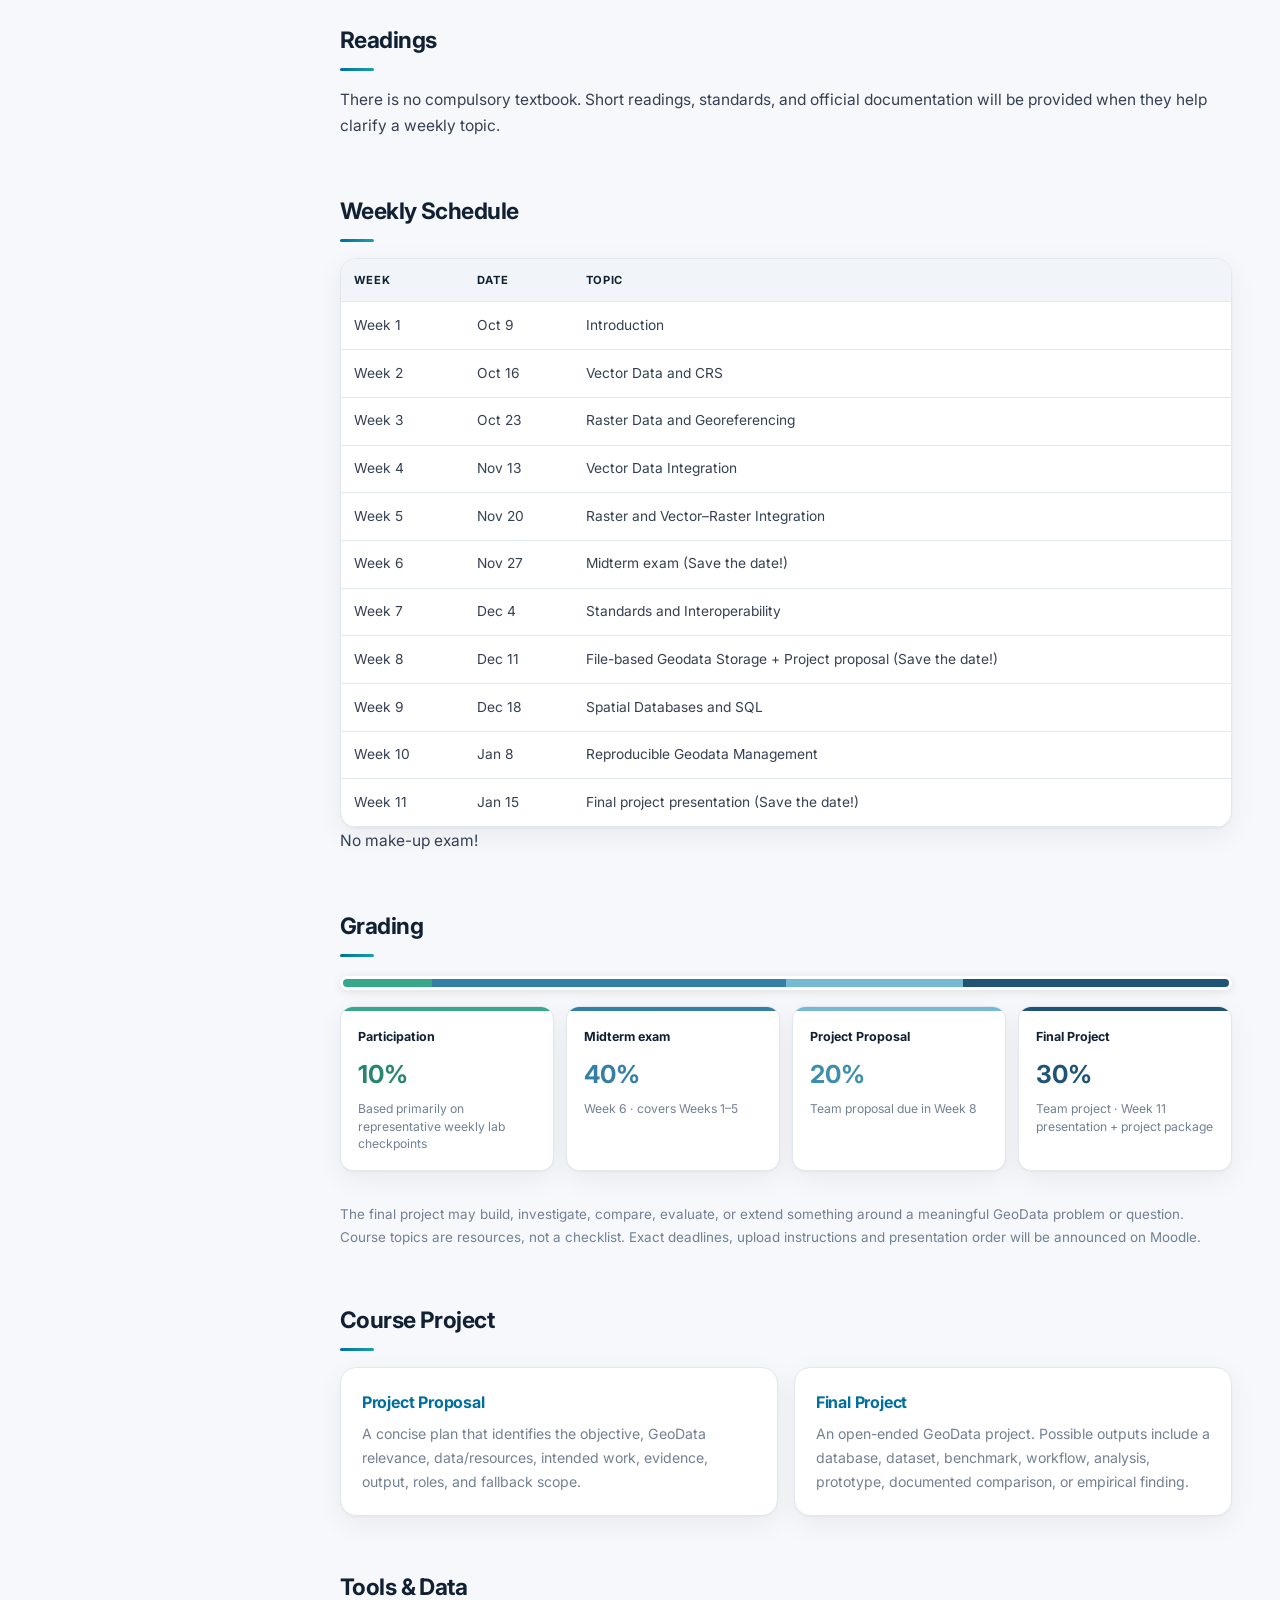
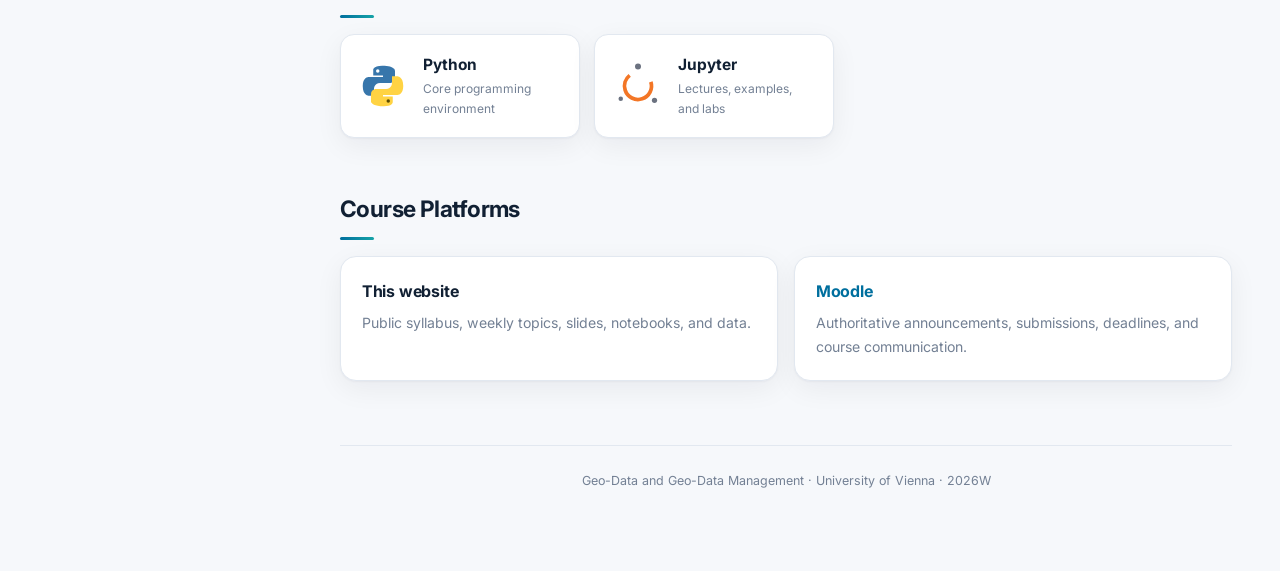
==== commit 330a562f: "Match weekly schedule to final GIR-style design" ====
--- a/index.html
+++ b/index.html
@@ -11,21 +11,22 @@
 <h2>Instructor</h2><div class="instructor-card"><img src="img/Yingjing.jpg" alt="Yingjing Huang"><div><h3><a href="https://yingjinghuang.github.io/" target="_blank" rel="noopener">Yingjing Huang</a></h3><p>Department of Geography and Regional Research<br>University of Vienna<br><a href="mailto:yingjing.huang@univie.ac.at">yingjing.huang@univie.ac.at</a></p></div></div>
 <h2>Readings</h2><p>There is no compulsory textbook. Short readings, standards, and official documentation will be provided when they help clarify a weekly topic.</p>
 <h2 id="schedule">Weekly Schedule</h2>
-<div class="schedule-wrap schedule-simple"><table>
+<div class="schedule-wrap schedule-gir"><table>
 <thead><tr><th>Week</th><th>Date</th><th>Topic</th></tr></thead>
 <tbody>
-<tr><td>Week 1</td><td>Oct 9</td><td><a href="week1.html">Geodata in the Wild</a></td></tr>
+<tr><td>Week 1</td><td>Oct 9</td><td><a href="week1.html">Introduction</a></td></tr>
 <tr><td>Week 2</td><td>Oct 16</td><td><a href="week2.html">Vector Data and CRS</a></td></tr>
 <tr><td>Week 3</td><td>Oct 23</td><td><a href="week3.html">Raster Data and Georeferencing</a></td></tr>
 <tr><td>Week 4</td><td>Nov 13</td><td><a href="week4.html">Vector Data Integration</a></td></tr>
 <tr><td>Week 5</td><td>Nov 20</td><td><a href="week5.html">Raster and Vector–Raster Integration</a></td></tr>
-<tr class="assessment-date"><td>Week 6</td><td>Nov 27</td><td>Midterm Exam</td></tr>
+<tr class="schedule-highlight"><td>Week 6</td><td>Nov 27</td><td>Midterm exam <span class="schedule-accent">(Save the date!)</span></td></tr>
 <tr><td>Week 7</td><td>Dec 4</td><td><a href="week7.html">Standards and Interoperability</a></td></tr>
-<tr><td>Week 8</td><td>Dec 11</td><td><a href="week8.html">File-based Geodata Storage</a> · <a href="project-proposal.html">Project Proposal</a></td></tr>
+<tr><td>Week 8</td><td>Dec 11</td><td><a href="week8.html">File-based Geodata Storage</a> + <a class="schedule-accent" href="project-proposal.html">Project proposal (Save the date!)</a></td></tr>
 <tr><td>Week 9</td><td>Dec 18</td><td><a href="week9.html">Spatial Databases and SQL</a></td></tr>
 <tr><td>Week 10</td><td>Jan 8</td><td><a href="week10.html">Reproducible Geodata Management</a></td></tr>
-<tr class="assessment-date"><td>Week 11</td><td>Jan 15</td><td><a href="final-project.html">Final Project Presentation</a></td></tr>
+<tr class="schedule-highlight"><td>Week 11</td><td>Jan 15</td><td><a href="final-project.html">Final project presentation <span class="schedule-accent">(Save the date!)</span></a></td></tr>
 </tbody></table></div>
+<p class="no-makeup">No make-up exam!</p>
 <h2>Grading</h2><div class="grading-bar" role="img" aria-label="Participation 10 percent, Midterm exam 40 percent, Project Proposal 20 percent, Final Project 30 percent"><span class="bar-participation"></span><span class="bar-midterm"></span><span class="bar-project"></span><span class="bar-final"></span></div><div class="assessment-grid"><article class="grade-card participation-card"><span class="grade-label">Participation</span><strong>10%</strong><p>Based primarily on representative weekly lab checkpoints</p></article><article class="grade-card midterm-card"><span class="grade-label">Midterm exam</span><strong>40%</strong><p>Week 6 · covers Weeks 1–5</p></article><article class="grade-card project-card"><span class="grade-label">Project Proposal</span><strong>20%</strong><p>Team proposal due in Week 8</p></article><article class="grade-card final-card"><span class="grade-label">Final Project</span><strong>30%</strong><p>Team project · Week 11 presentation + project package</p></article></div><p class="grading-note">The final project may build, investigate, compare, evaluate, or extend something around a meaningful GeoData problem or question. Course topics are resources, not a checklist. Exact deadlines, upload instructions and presentation order will be announced on Moodle.</p>
 <h2>Course Project</h2><div class="card-grid"><article class="card"><h3><a href="project-proposal.html">Project Proposal</a></h3><p>A concise plan that identifies the objective, GeoData relevance, data/resources, intended work, evidence, output, roles, and fallback scope.</p></article><article class="card"><h3><a href="final-project.html">Final Project</a></h3><p>An open-ended GeoData project. Possible outputs include a database, dataset, benchmark, workflow, analysis, prototype, documented comparison, or empirical finding.</p></article></div><h2>Tools &amp; Data</h2><div class="tool-grid" aria-label="Core course tools"><div class="tool-card"><svg class="tool-icon python-icon" viewBox="0 0 64 64" aria-hidden="true"><path d="M31 5c-13 0-12 6-12 6v7h13v2H14S5 19 5 32s8 13 8 13h7v-9s0-8 8-8h13s7 0 7-7v-9s1-7-17-7Z"></path><circle cx="25" cy="12" r="2.3"></circle><path d="M33 59c13 0 12-6 12-6v-7H32v-2h18s9 1 9-12-8-13-8-13h-7v9s0 8-8 8H23s-7 0-7 7v9s-1 7 17 7Z"></path><circle cx="39" cy="52" r="2.3"></circle></svg><div><strong>Python</strong><span>Core programming environment</span></div></div><div class="tool-card"><svg class="tool-icon jupyter-icon" viewBox="0 0 64 64" aria-hidden="true"><circle cx="32" cy="32" r="18"></circle><circle cx="32" cy="6" r="4"></circle><circle cx="9" cy="49" r="3"></circle><circle cx="54" cy="51" r="3.5"></circle></svg><div><strong>Jupyter</strong><span>Lectures, examples, and labs</span></div></div></div>
 <h2>Course Platforms</h2><div class="card-grid"><article class="card"><h3>This website</h3><p>Public syllabus, weekly topics, slides, notebooks, and data.</p></article><article class="card"><h3><a href="https://moodle.univie.ac.at/" target="_blank" rel="noopener">Moodle</a></h3><p>Authoritative announcements, submissions, deadlines, and course communication.</p></article></div>
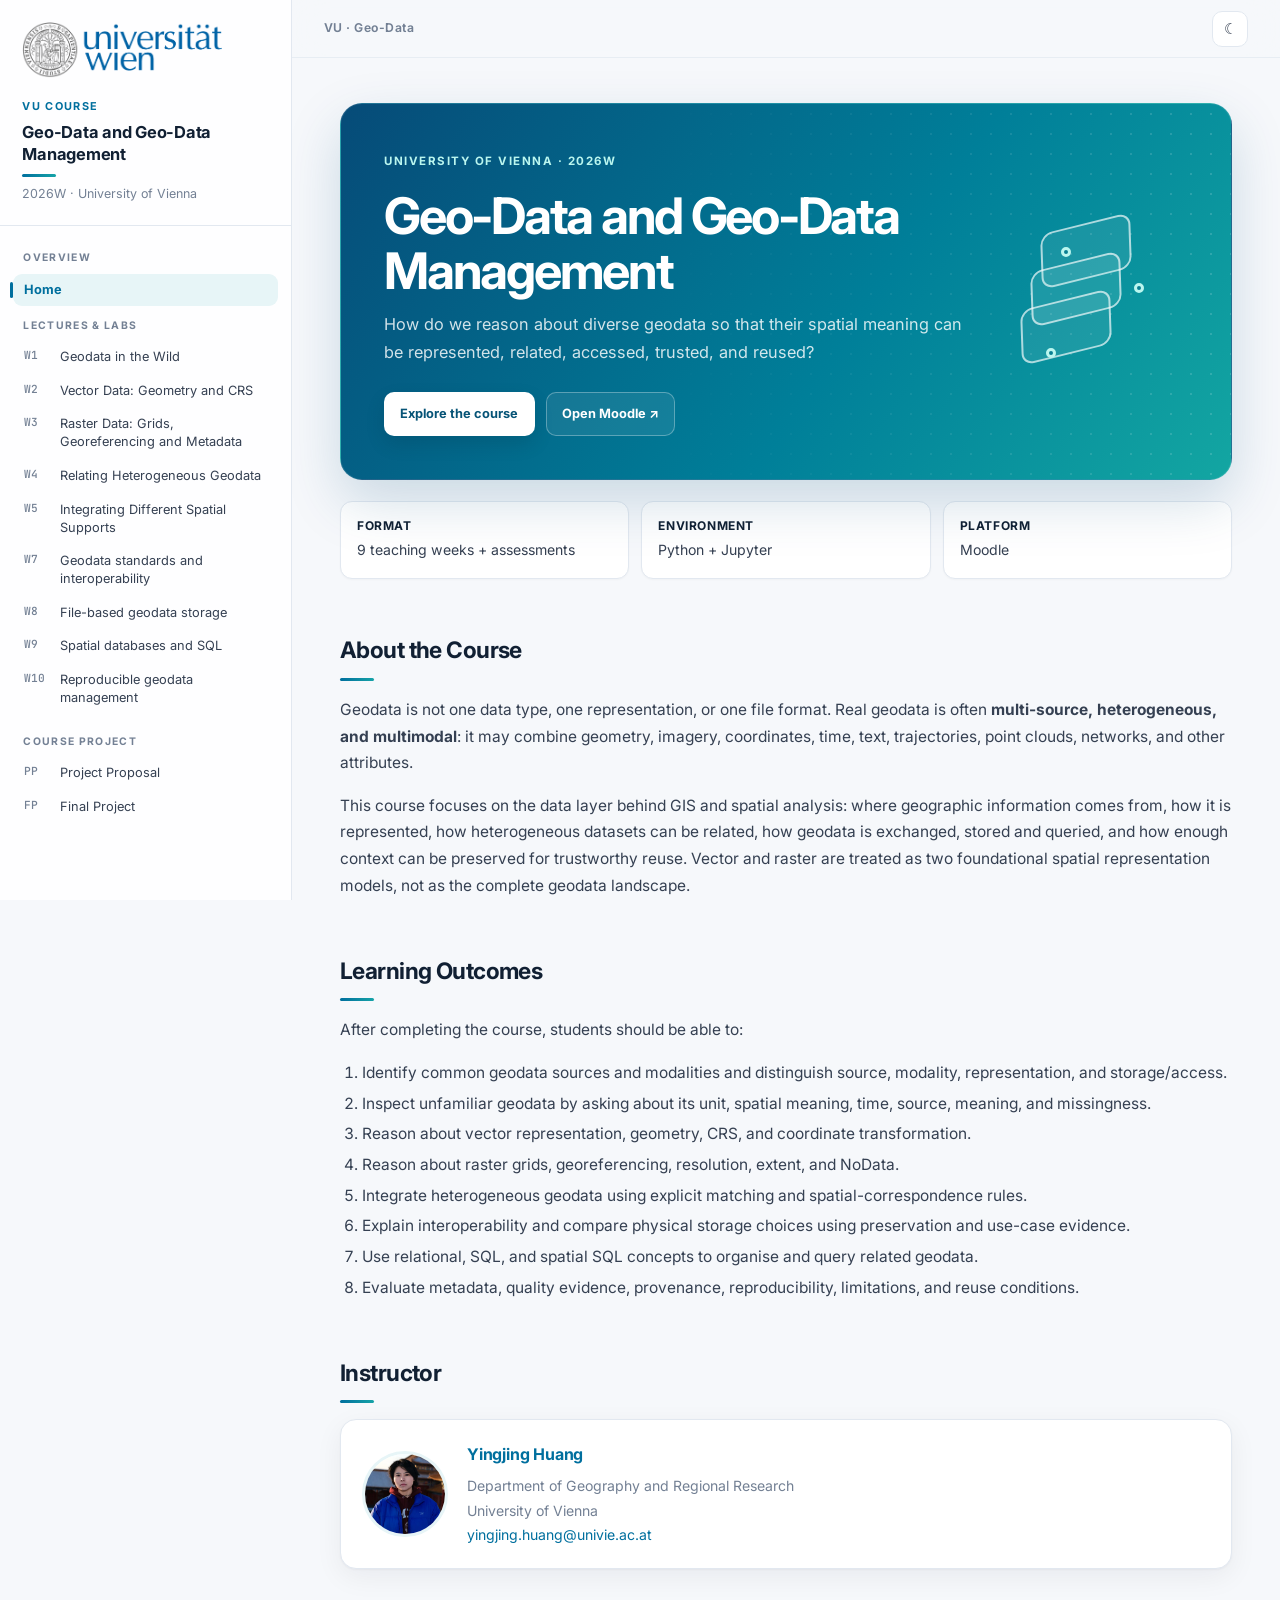
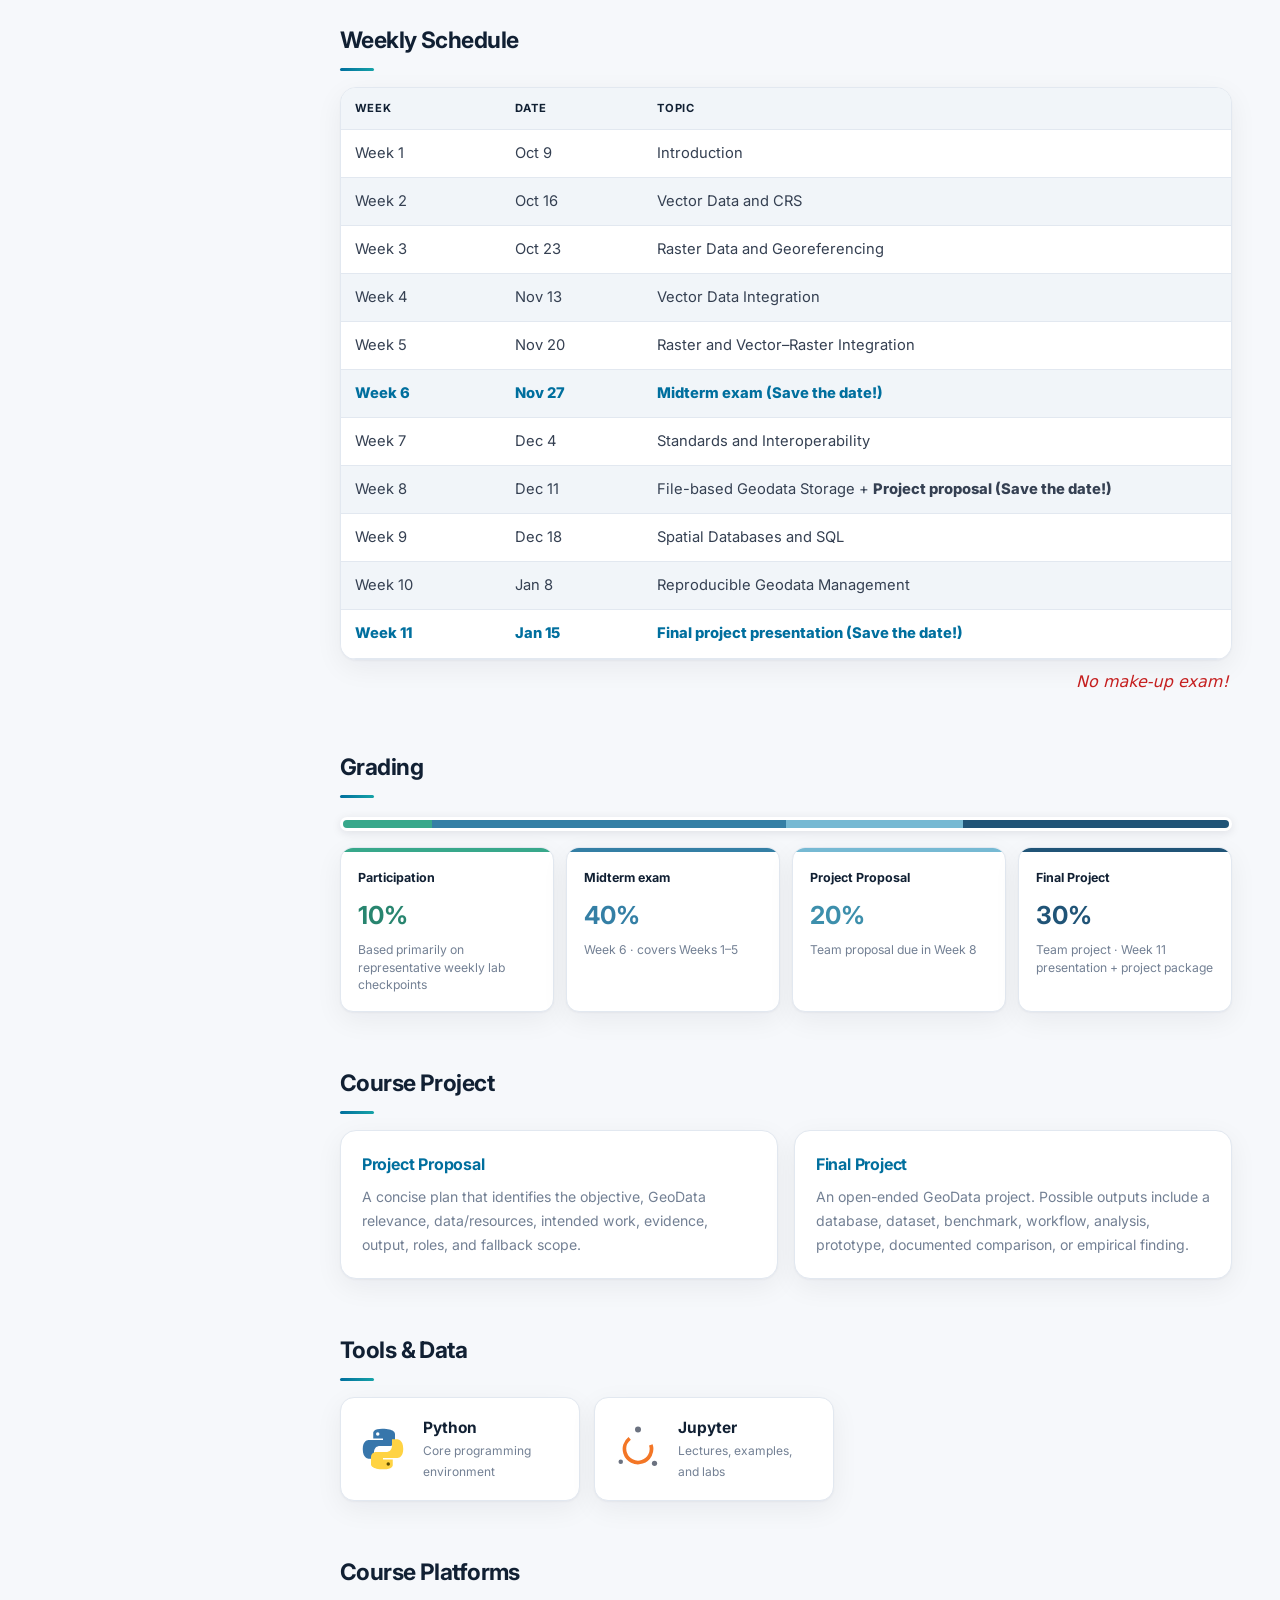
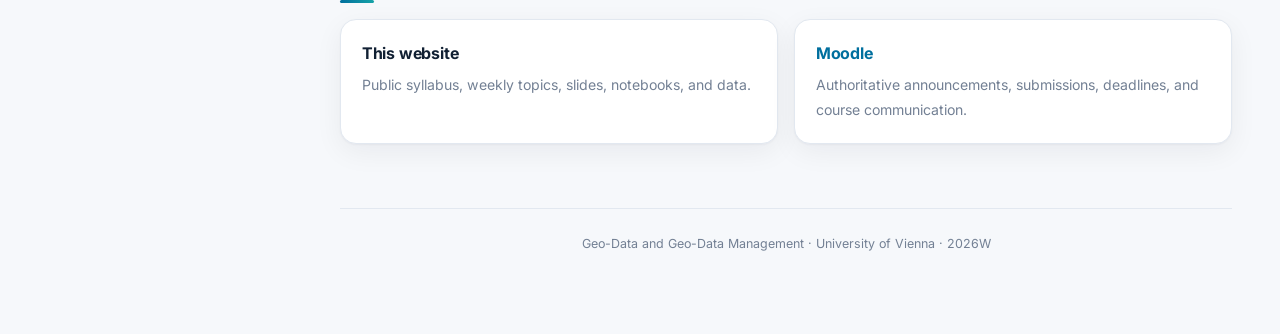
==== commit 3890ced3: "Remove readings and grading note from homepage" ====
--- a/index.html
+++ b/index.html
@@ -9,7 +9,6 @@
 <h2>About the Course</h2><p>Geodata is not one data type, one representation, or one file format. Real geodata is often <strong>multi-source, heterogeneous, and multimodal</strong>: it may combine geometry, imagery, coordinates, time, text, trajectories, point clouds, networks, and other attributes.</p><p>This course focuses on the data layer behind GIS and spatial analysis: where geographic information comes from, how it is represented, how heterogeneous datasets can be related, how geodata is exchanged, stored and queried, and how enough context can be preserved for trustworthy reuse. Vector and raster are treated as two foundational spatial representation models, not as the complete geodata landscape.</p>
 <h2>Learning Outcomes</h2><p>After completing the course, students should be able to:</p><ol><li>Identify common geodata sources and modalities and distinguish source, modality, representation, and storage/access.</li><li>Inspect unfamiliar geodata by asking about its unit, spatial meaning, time, source, meaning, and missingness.</li><li>Reason about vector representation, geometry, CRS, and coordinate transformation.</li><li>Reason about raster grids, georeferencing, resolution, extent, and NoData.</li><li>Integrate heterogeneous geodata using explicit matching and spatial-correspondence rules.</li><li>Explain interoperability and compare physical storage choices using preservation and use-case evidence.</li><li>Use relational, SQL, and spatial SQL concepts to organise and query related geodata.</li><li>Evaluate metadata, quality evidence, provenance, reproducibility, limitations, and reuse conditions.</li></ol>
 <h2>Instructor</h2><div class="instructor-card"><img src="img/Yingjing.jpg" alt="Yingjing Huang"><div><h3><a href="https://yingjinghuang.github.io/" target="_blank" rel="noopener">Yingjing Huang</a></h3><p>Department of Geography and Regional Research<br>University of Vienna<br><a href="mailto:yingjing.huang@univie.ac.at">yingjing.huang@univie.ac.at</a></p></div></div>
-<h2>Readings</h2><p>There is no compulsory textbook. Short readings, standards, and official documentation will be provided when they help clarify a weekly topic.</p>
 <h2 id="schedule">Weekly Schedule</h2>
 <div class="schedule-wrap schedule-gir"><table>
 <thead><tr><th>Week</th><th>Date</th><th>Topic</th></tr></thead>
@@ -27,7 +26,7 @@
 <tr class="schedule-highlight"><td>Week 11</td><td>Jan 15</td><td><a href="final-project.html">Final project presentation <span class="schedule-accent">(Save the date!)</span></a></td></tr>
 </tbody></table></div>
 <p class="no-makeup">No make-up exam!</p>
-<h2>Grading</h2><div class="grading-bar" role="img" aria-label="Participation 10 percent, Midterm exam 40 percent, Project Proposal 20 percent, Final Project 30 percent"><span class="bar-participation"></span><span class="bar-midterm"></span><span class="bar-project"></span><span class="bar-final"></span></div><div class="assessment-grid"><article class="grade-card participation-card"><span class="grade-label">Participation</span><strong>10%</strong><p>Based primarily on representative weekly lab checkpoints</p></article><article class="grade-card midterm-card"><span class="grade-label">Midterm exam</span><strong>40%</strong><p>Week 6 · covers Weeks 1–5</p></article><article class="grade-card project-card"><span class="grade-label">Project Proposal</span><strong>20%</strong><p>Team proposal due in Week 8</p></article><article class="grade-card final-card"><span class="grade-label">Final Project</span><strong>30%</strong><p>Team project · Week 11 presentation + project package</p></article></div><p class="grading-note">The final project may build, investigate, compare, evaluate, or extend something around a meaningful GeoData problem or question. Course topics are resources, not a checklist. Exact deadlines, upload instructions and presentation order will be announced on Moodle.</p>
+<h2>Grading</h2><div class="grading-bar" role="img" aria-label="Participation 10 percent, Midterm exam 40 percent, Project Proposal 20 percent, Final Project 30 percent"><span class="bar-participation"></span><span class="bar-midterm"></span><span class="bar-project"></span><span class="bar-final"></span></div><div class="assessment-grid"><article class="grade-card participation-card"><span class="grade-label">Participation</span><strong>10%</strong><p>Based primarily on representative weekly lab checkpoints</p></article><article class="grade-card midterm-card"><span class="grade-label">Midterm exam</span><strong>40%</strong><p>Week 6 · covers Weeks 1–5</p></article><article class="grade-card project-card"><span class="grade-label">Project Proposal</span><strong>20%</strong><p>Team proposal due in Week 8</p></article><article class="grade-card final-card"><span class="grade-label">Final Project</span><strong>30%</strong><p>Team project · Week 11 presentation + project package</p></article></div>
 <h2>Course Project</h2><div class="card-grid"><article class="card"><h3><a href="project-proposal.html">Project Proposal</a></h3><p>A concise plan that identifies the objective, GeoData relevance, data/resources, intended work, evidence, output, roles, and fallback scope.</p></article><article class="card"><h3><a href="final-project.html">Final Project</a></h3><p>An open-ended GeoData project. Possible outputs include a database, dataset, benchmark, workflow, analysis, prototype, documented comparison, or empirical finding.</p></article></div><h2>Tools &amp; Data</h2><div class="tool-grid" aria-label="Core course tools"><div class="tool-card"><svg class="tool-icon python-icon" viewBox="0 0 64 64" aria-hidden="true"><path d="M31 5c-13 0-12 6-12 6v7h13v2H14S5 19 5 32s8 13 8 13h7v-9s0-8 8-8h13s7 0 7-7v-9s1-7-17-7Z"></path><circle cx="25" cy="12" r="2.3"></circle><path d="M33 59c13 0 12-6 12-6v-7H32v-2h18s9 1 9-12-8-13-8-13h-7v9s0 8-8 8H23s-7 0-7 7v9s-1 7 17 7Z"></path><circle cx="39" cy="52" r="2.3"></circle></svg><div><strong>Python</strong><span>Core programming environment</span></div></div><div class="tool-card"><svg class="tool-icon jupyter-icon" viewBox="0 0 64 64" aria-hidden="true"><circle cx="32" cy="32" r="18"></circle><circle cx="32" cy="6" r="4"></circle><circle cx="9" cy="49" r="3"></circle><circle cx="54" cy="51" r="3.5"></circle></svg><div><strong>Jupyter</strong><span>Lectures, examples, and labs</span></div></div></div>
 <h2>Course Platforms</h2><div class="card-grid"><article class="card"><h3>This website</h3><p>Public syllabus, weekly topics, slides, notebooks, and data.</p></article><article class="card"><h3><a href="https://moodle.univie.ac.at/" target="_blank" rel="noopener">Moodle</a></h3><p>Authoritative announcements, submissions, deadlines, and course communication.</p></article></div>
 <footer class="footer">Geo-Data and Geo-Data Management · University of Vienna · 2026W</footer>
--- a/style.css
+++ b/style.css
@@ -18,15 +18,24 @@
 /* Course project navigation and cards */
 .nav-project-title{margin-top:.65rem}.final-project-timeline{display:grid;grid-template-columns:repeat(3,1fr);gap:.9rem;margin:1rem 0}.timeline-card{padding:1.1rem;border:1px solid var(--border);border-radius:14px;background:var(--surface);box-shadow:var(--shadow)}.timeline-card span{display:block;margin-bottom:.25rem;color:var(--accent);font-size:.72rem;font-weight:800;letter-spacing:.06em;text-transform:uppercase}.timeline-card strong{display:block;margin-bottom:.35rem;color:var(--heading)}.timeline-card p{margin:0;color:var(--muted);font-size:.82rem}.schedule-wrap td a{color:var(--text);text-decoration:none}.schedule-wrap td a:hover{color:var(--accent)}@media(max-width:800px){.final-project-timeline{grid-template-columns:1fr}}
 
-/* Homepage simplification */
+
+/* Homepage schedule — aligned with the GIR course site */
 .quick-facts{grid-template-columns:repeat(3,1fr)}
-.schedule-simple{width:100%;max-width:none}
-.schedule-simple table{width:100%;font-size:.92rem;table-layout:fixed}
-.schedule-simple th,.schedule-simple td{padding:.78rem 1rem}
-.schedule-simple th:nth-child(1),.schedule-simple td:nth-child(1){width:18%}
-.schedule-simple th:nth-child(2),.schedule-simple td:nth-child(2){width:18%}
-.schedule-simple th:nth-child(3),.schedule-simple td:nth-child(3){width:64%}
-.schedule-simple .assessment-date td{font-weight:800;color:var(--accent)}
-.schedule-simple .assessment-date{background:color-mix(in srgb,var(--soft) 72%,var(--surface))}
+.schedule-gir{width:100%;max-width:none}
+.schedule-gir table{width:100%;table-layout:fixed;font-size:.92rem}
+.schedule-gir th,.schedule-gir td{padding:.68rem .85rem}
+.schedule-gir th:nth-child(1),.schedule-gir td:nth-child(1){width:18%}
+.schedule-gir th:nth-child(2),.schedule-gir td:nth-child(2){width:16%}
+.schedule-gir th:nth-child(3),.schedule-gir td:nth-child(3){width:66%}
+.schedule-gir tbody tr:nth-child(even){background:var(--panel)}
+.schedule-gir tbody tr:nth-child(odd){background:var(--surface)}
+.schedule-gir tbody tr:hover{background:color-mix(in srgb,var(--soft) 50%,var(--surface))}
+.schedule-gir td a{color:var(--text);text-decoration:none}
+.schedule-gir td a:hover{color:var(--accent);text-decoration:none}
+.schedule-gir .schedule-highlight td{color:var(--accent);font-weight:800}
+.schedule-gir .schedule-highlight a{color:var(--accent);font-weight:800}
+.schedule-accent{color:var(--accent);font-weight:800}
+.no-makeup{margin:.55rem .2rem 0;text-align:right;color:#c51f1f;font-size:1rem;font-style:italic}
+[data-theme="dark"] .no-makeup{color:#ff7a7a}
 @media(max-width:800px){.quick-facts{grid-template-columns:repeat(3,1fr)}}
-@media(max-width:560px){.quick-facts{grid-template-columns:1fr}.schedule-simple table{table-layout:auto}.schedule-simple th:nth-child(1),.schedule-simple td:nth-child(1),.schedule-simple th:nth-child(2),.schedule-simple td:nth-child(2),.schedule-simple th:nth-child(3),.schedule-simple td:nth-child(3){width:auto}}
+@media(max-width:560px){.quick-facts{grid-template-columns:1fr}.schedule-gir table{table-layout:auto}.schedule-gir th:nth-child(1),.schedule-gir td:nth-child(1),.schedule-gir th:nth-child(2),.schedule-gir td:nth-child(2),.schedule-gir th:nth-child(3),.schedule-gir td:nth-child(3){width:auto}}
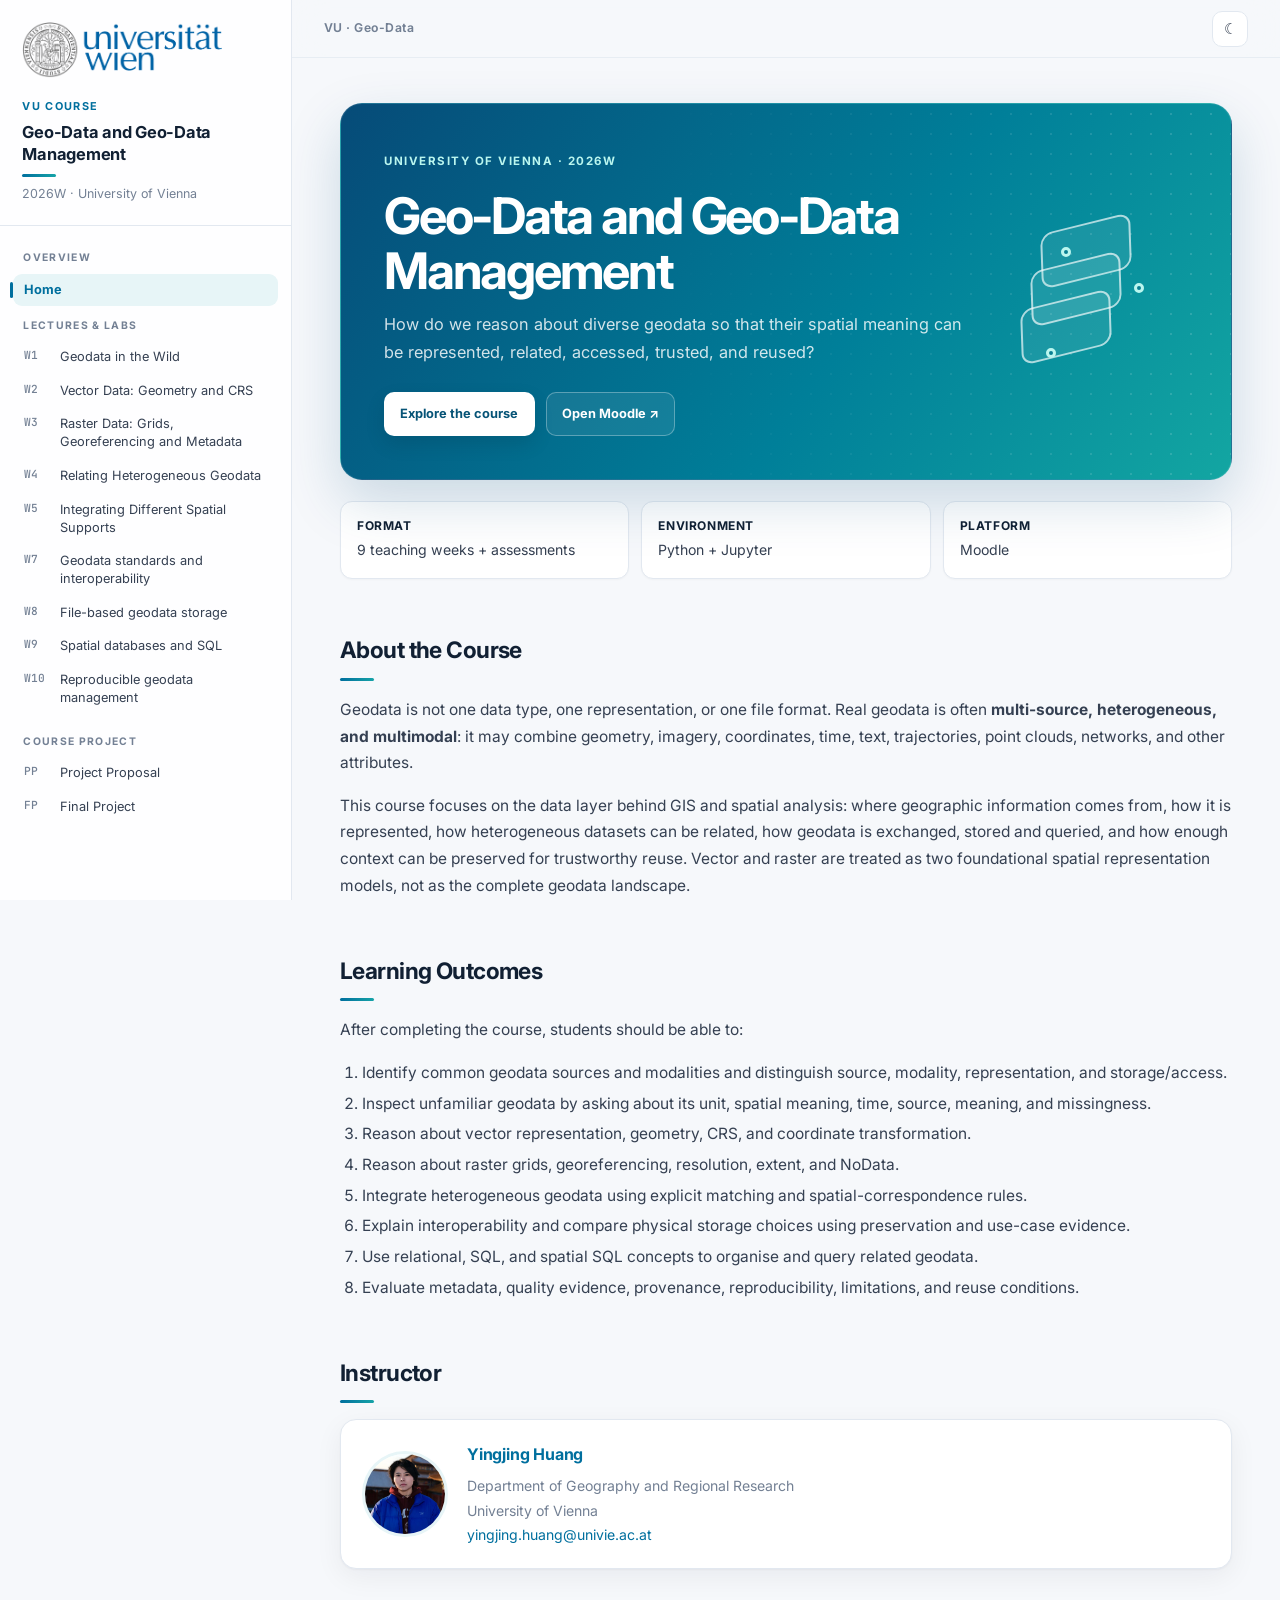
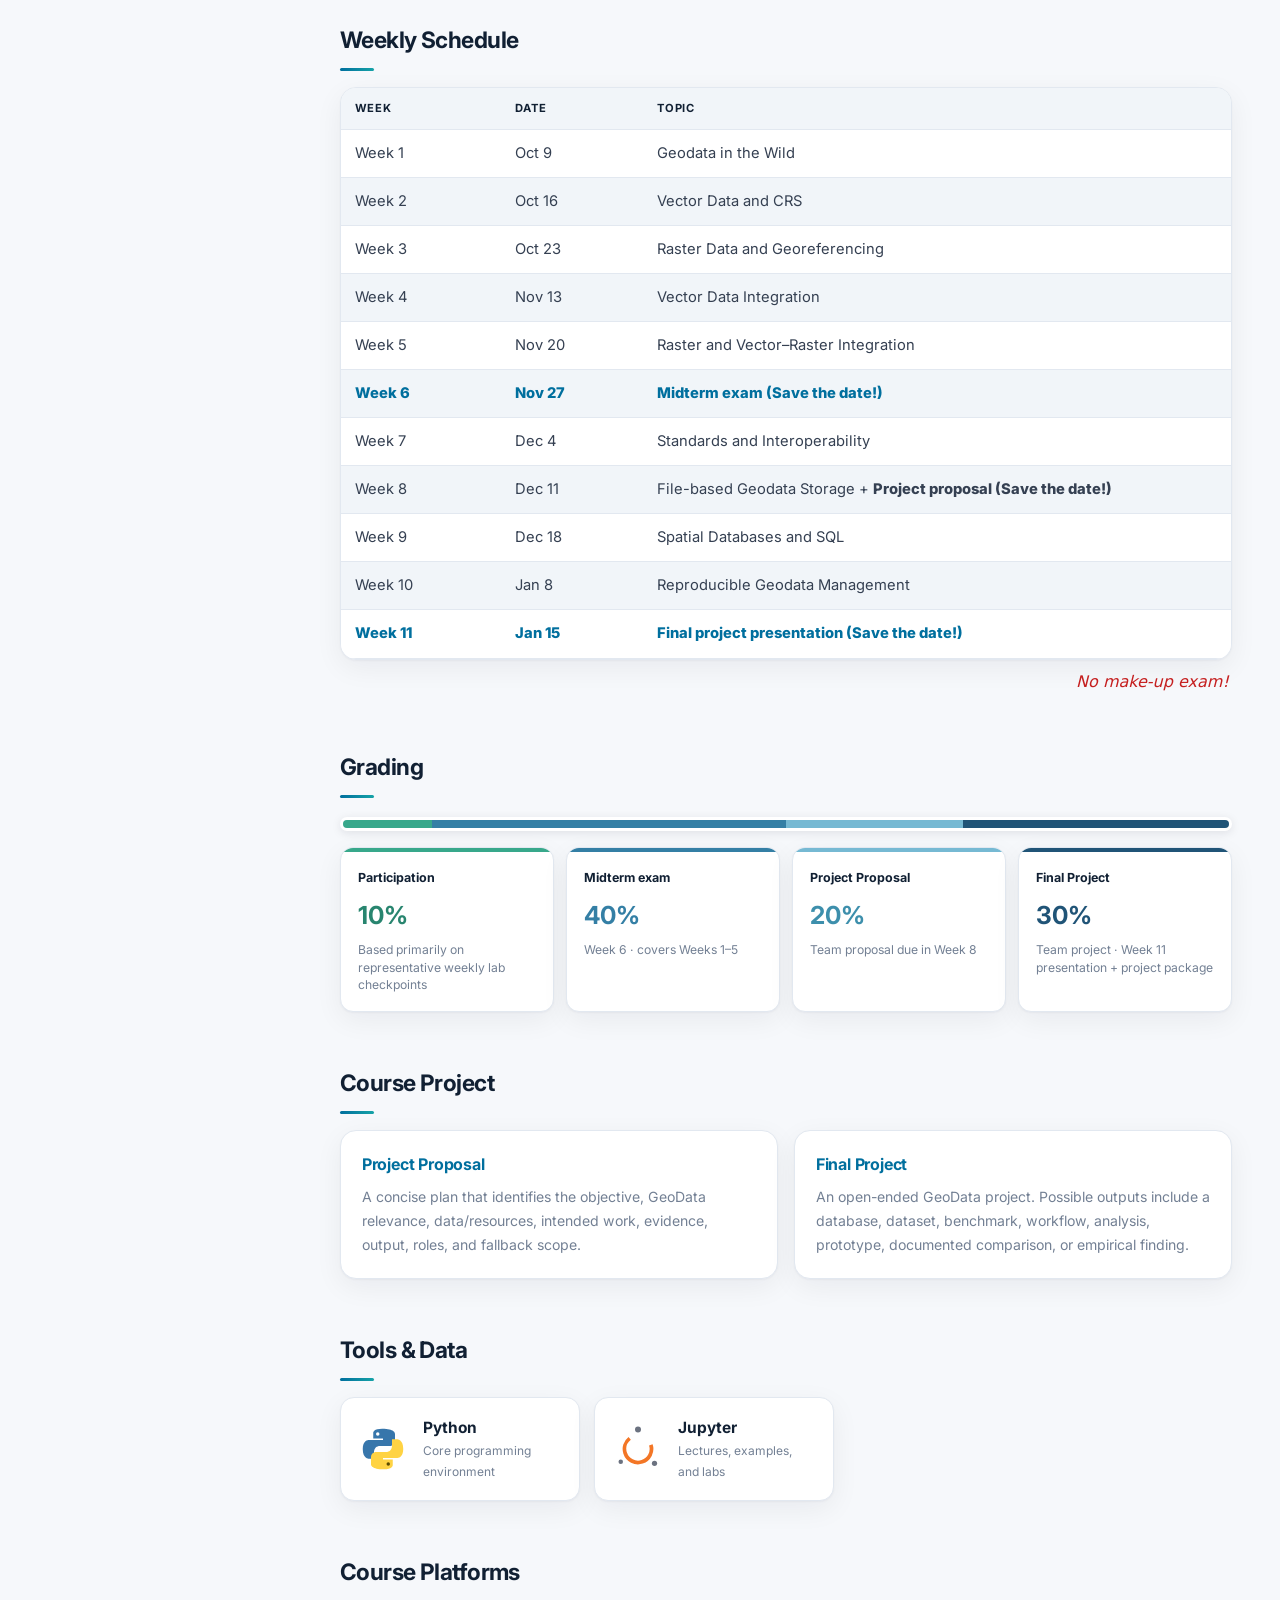
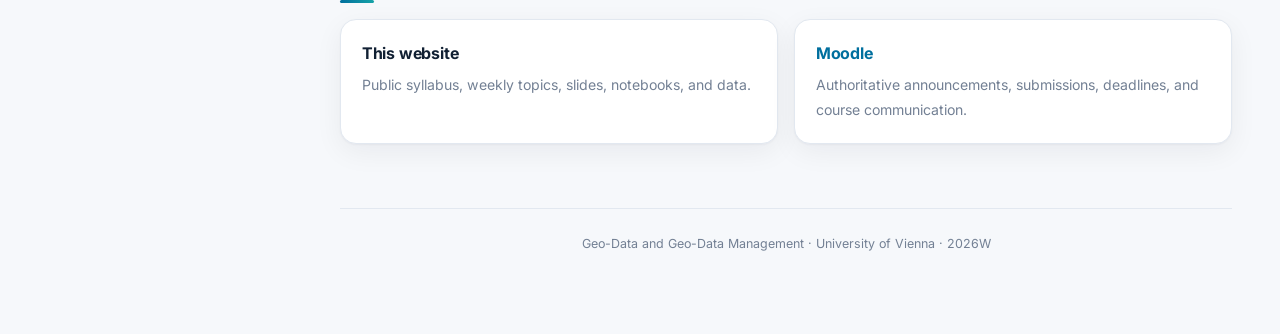
==== commit 87ba0a4e: "Update Week 1 schedule title" ====
--- a/index.html
+++ b/index.html
@@ -13,7 +13,7 @@
 <div class="schedule-wrap schedule-gir"><table>
 <thead><tr><th>Week</th><th>Date</th><th>Topic</th></tr></thead>
 <tbody>
-<tr><td>Week 1</td><td>Oct 9</td><td><a href="week1.html">Introduction</a></td></tr>
+<tr><td>Week 1</td><td>Oct 9</td><td><a href="week1.html">Geodata in the Wild</a></td></tr>
 <tr><td>Week 2</td><td>Oct 16</td><td><a href="week2.html">Vector Data and CRS</a></td></tr>
 <tr><td>Week 3</td><td>Oct 23</td><td><a href="week3.html">Raster Data and Georeferencing</a></td></tr>
 <tr><td>Week 4</td><td>Nov 13</td><td><a href="week4.html">Vector Data Integration</a></td></tr>
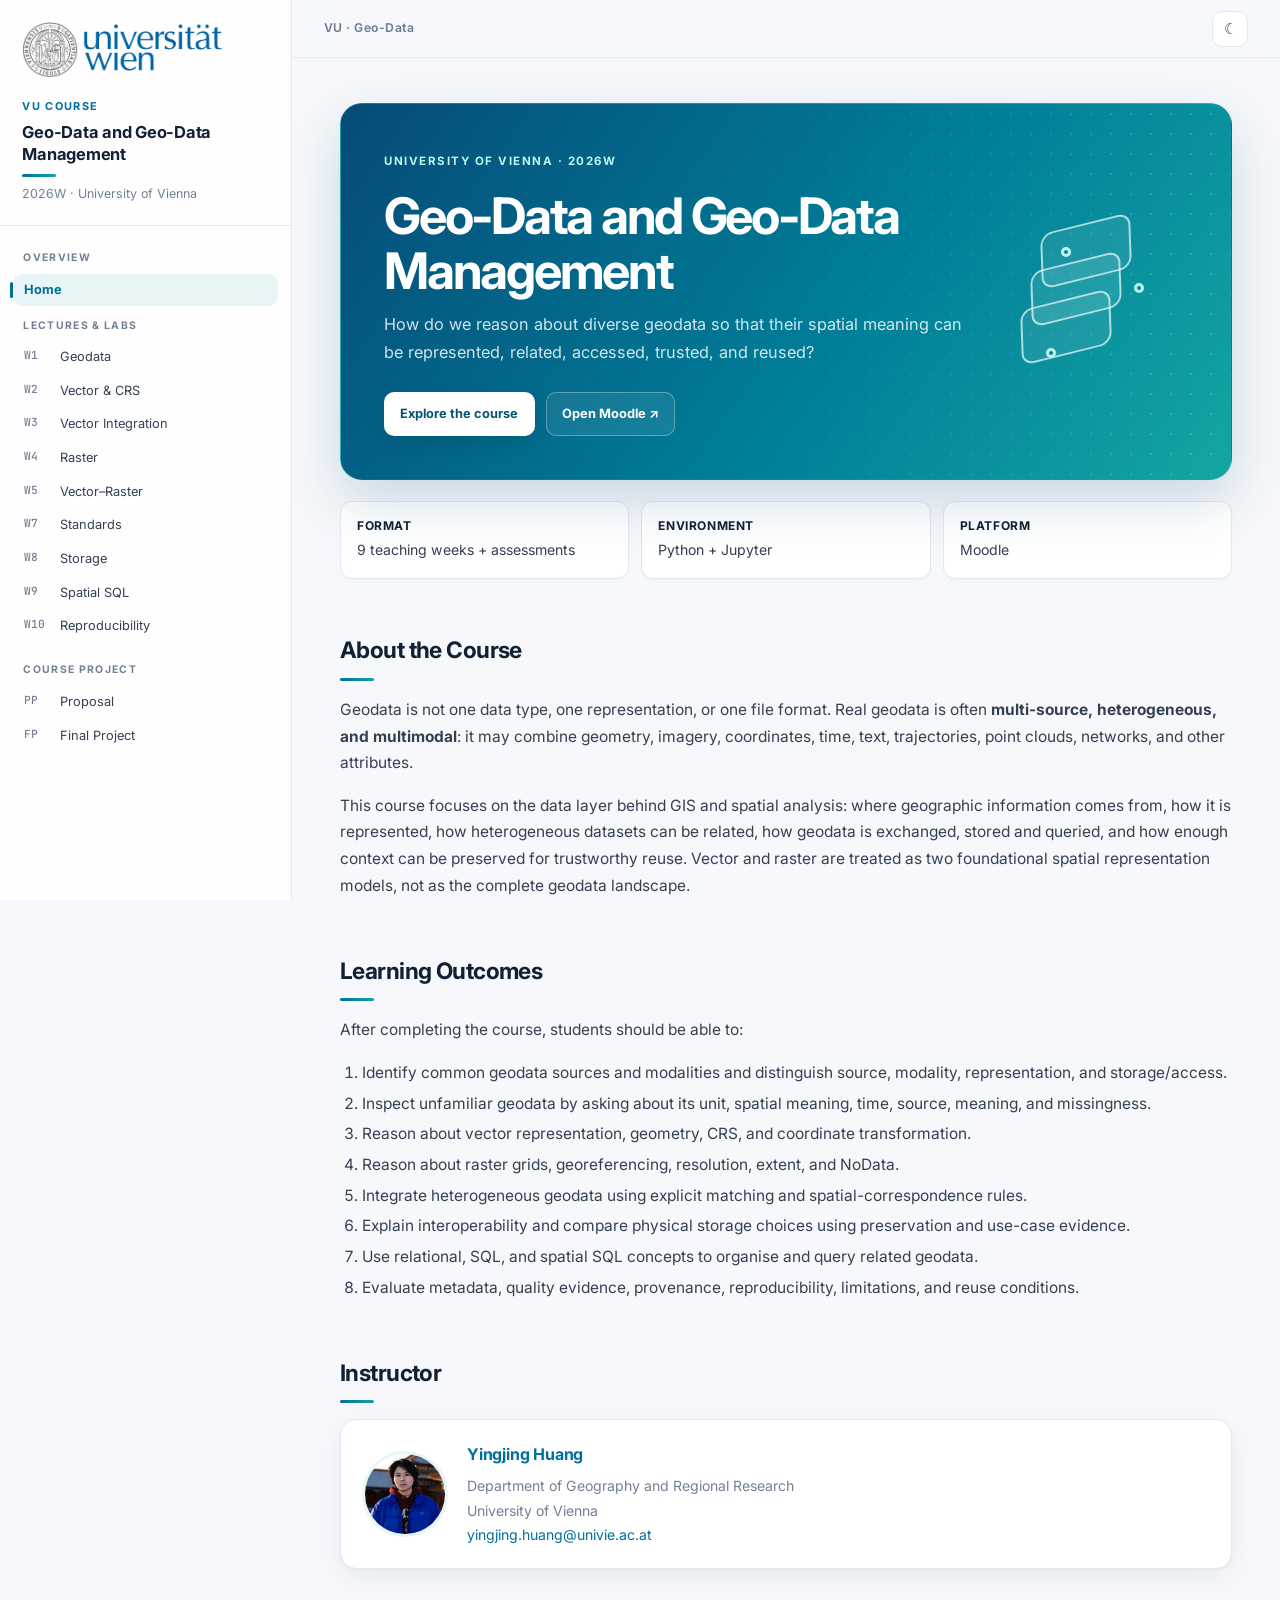
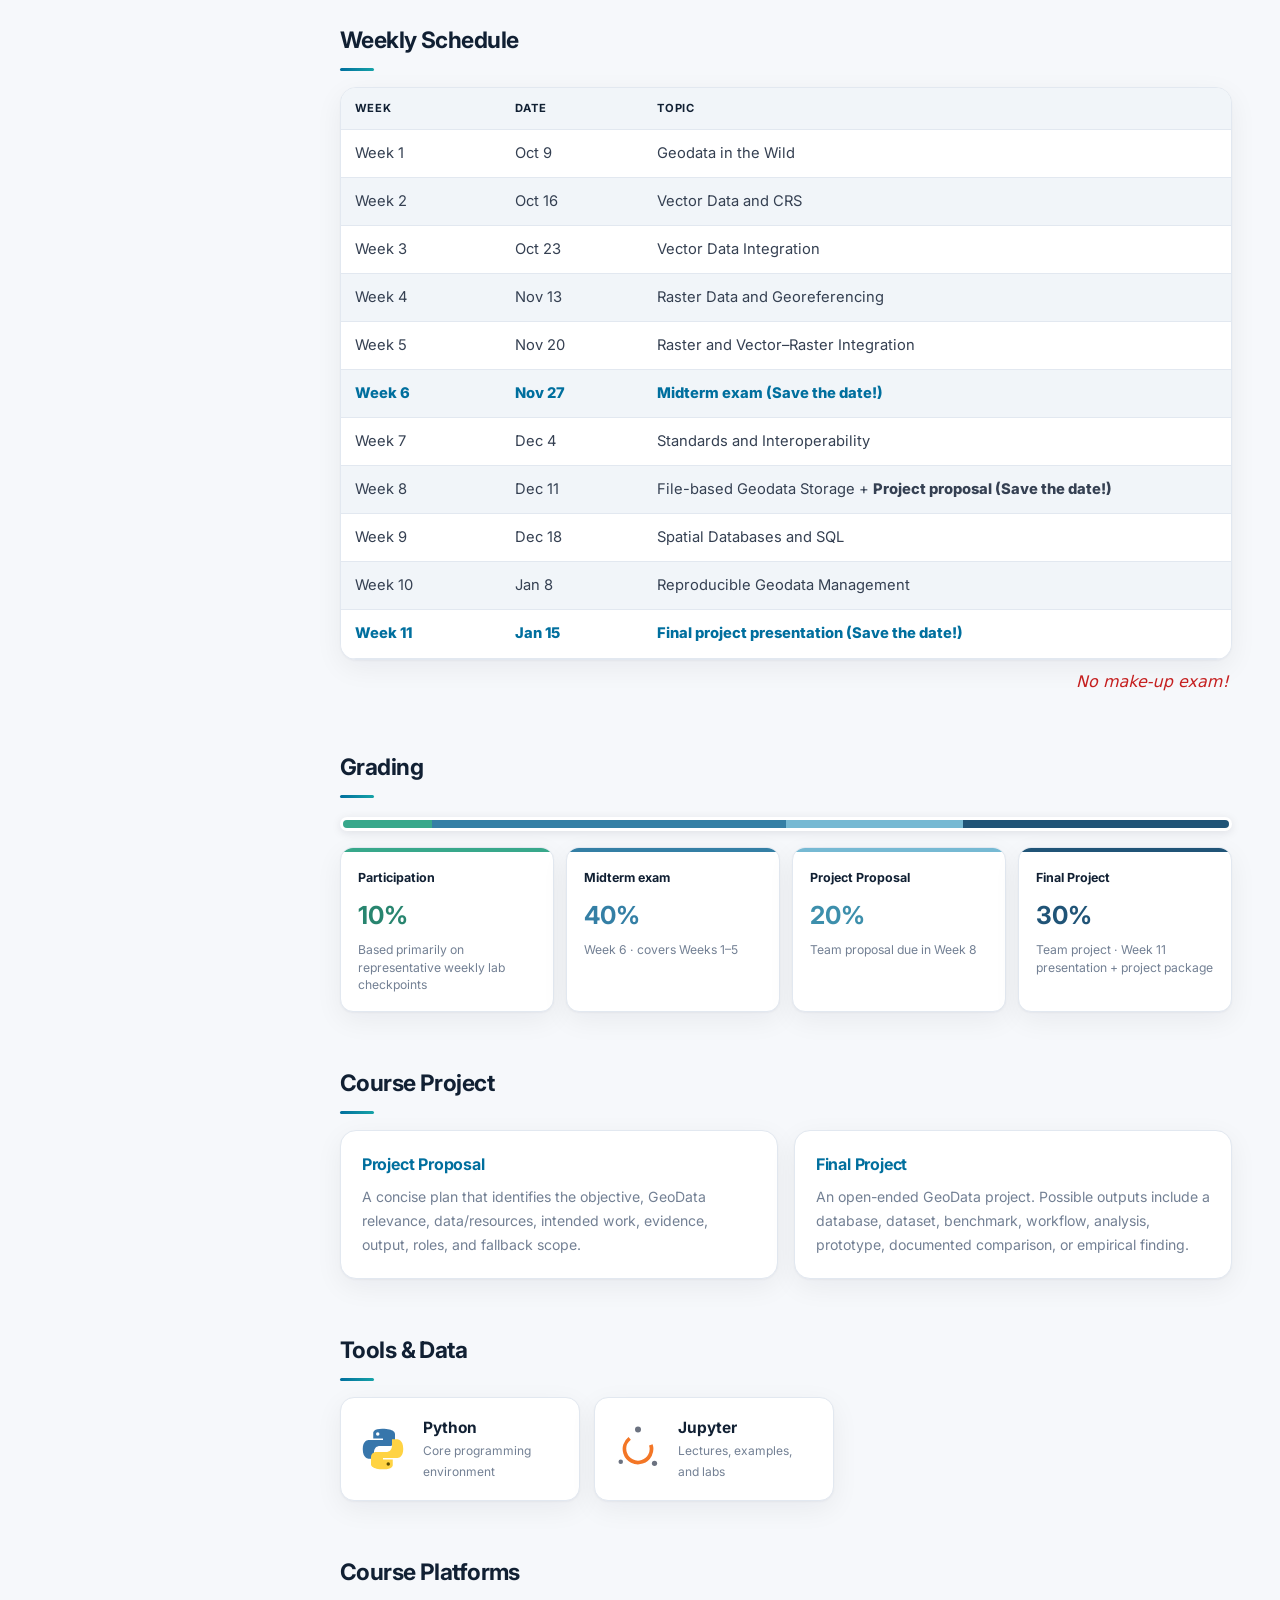
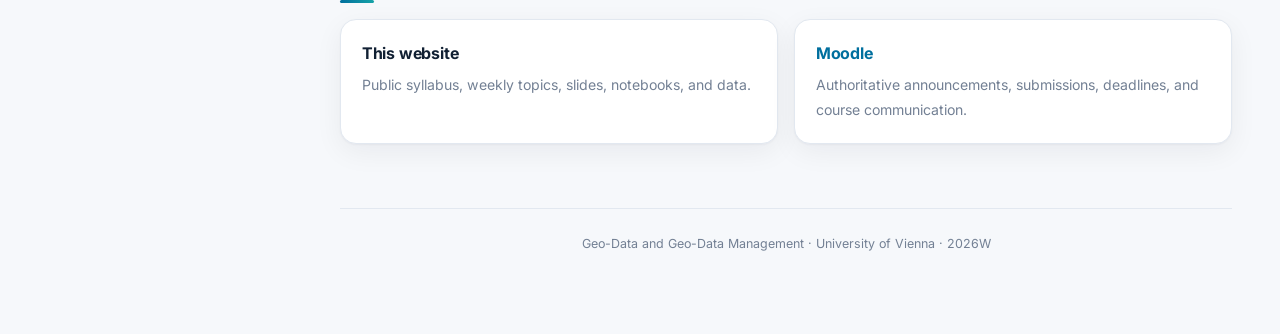
==== commit 58ad2256: "update" ====
--- a/index.html
+++ b/index.html
@@ -15,8 +15,8 @@
 <tbody>
 <tr><td>Week 1</td><td>Oct 9</td><td><a href="week1.html">Geodata in the Wild</a></td></tr>
 <tr><td>Week 2</td><td>Oct 16</td><td><a href="week2.html">Vector Data and CRS</a></td></tr>
-<tr><td>Week 3</td><td>Oct 23</td><td><a href="week3.html">Raster Data and Georeferencing</a></td></tr>
-<tr><td>Week 4</td><td>Nov 13</td><td><a href="week4.html">Vector Data Integration</a></td></tr>
+<tr><td>Week 3</td><td>Oct 23</td><td><a href="week3.html">Vector Data Integration</a></td></tr>
+<tr><td>Week 4</td><td>Nov 13</td><td><a href="week4.html">Raster Data and Georeferencing</a></td></tr>
 <tr><td>Week 5</td><td>Nov 20</td><td><a href="week5.html">Raster and Vector–Raster Integration</a></td></tr>
 <tr class="schedule-highlight"><td>Week 6</td><td>Nov 27</td><td>Midterm exam <span class="schedule-accent">(Save the date!)</span></td></tr>
 <tr><td>Week 7</td><td>Dec 4</td><td><a href="week7.html">Standards and Interoperability</a></td></tr>
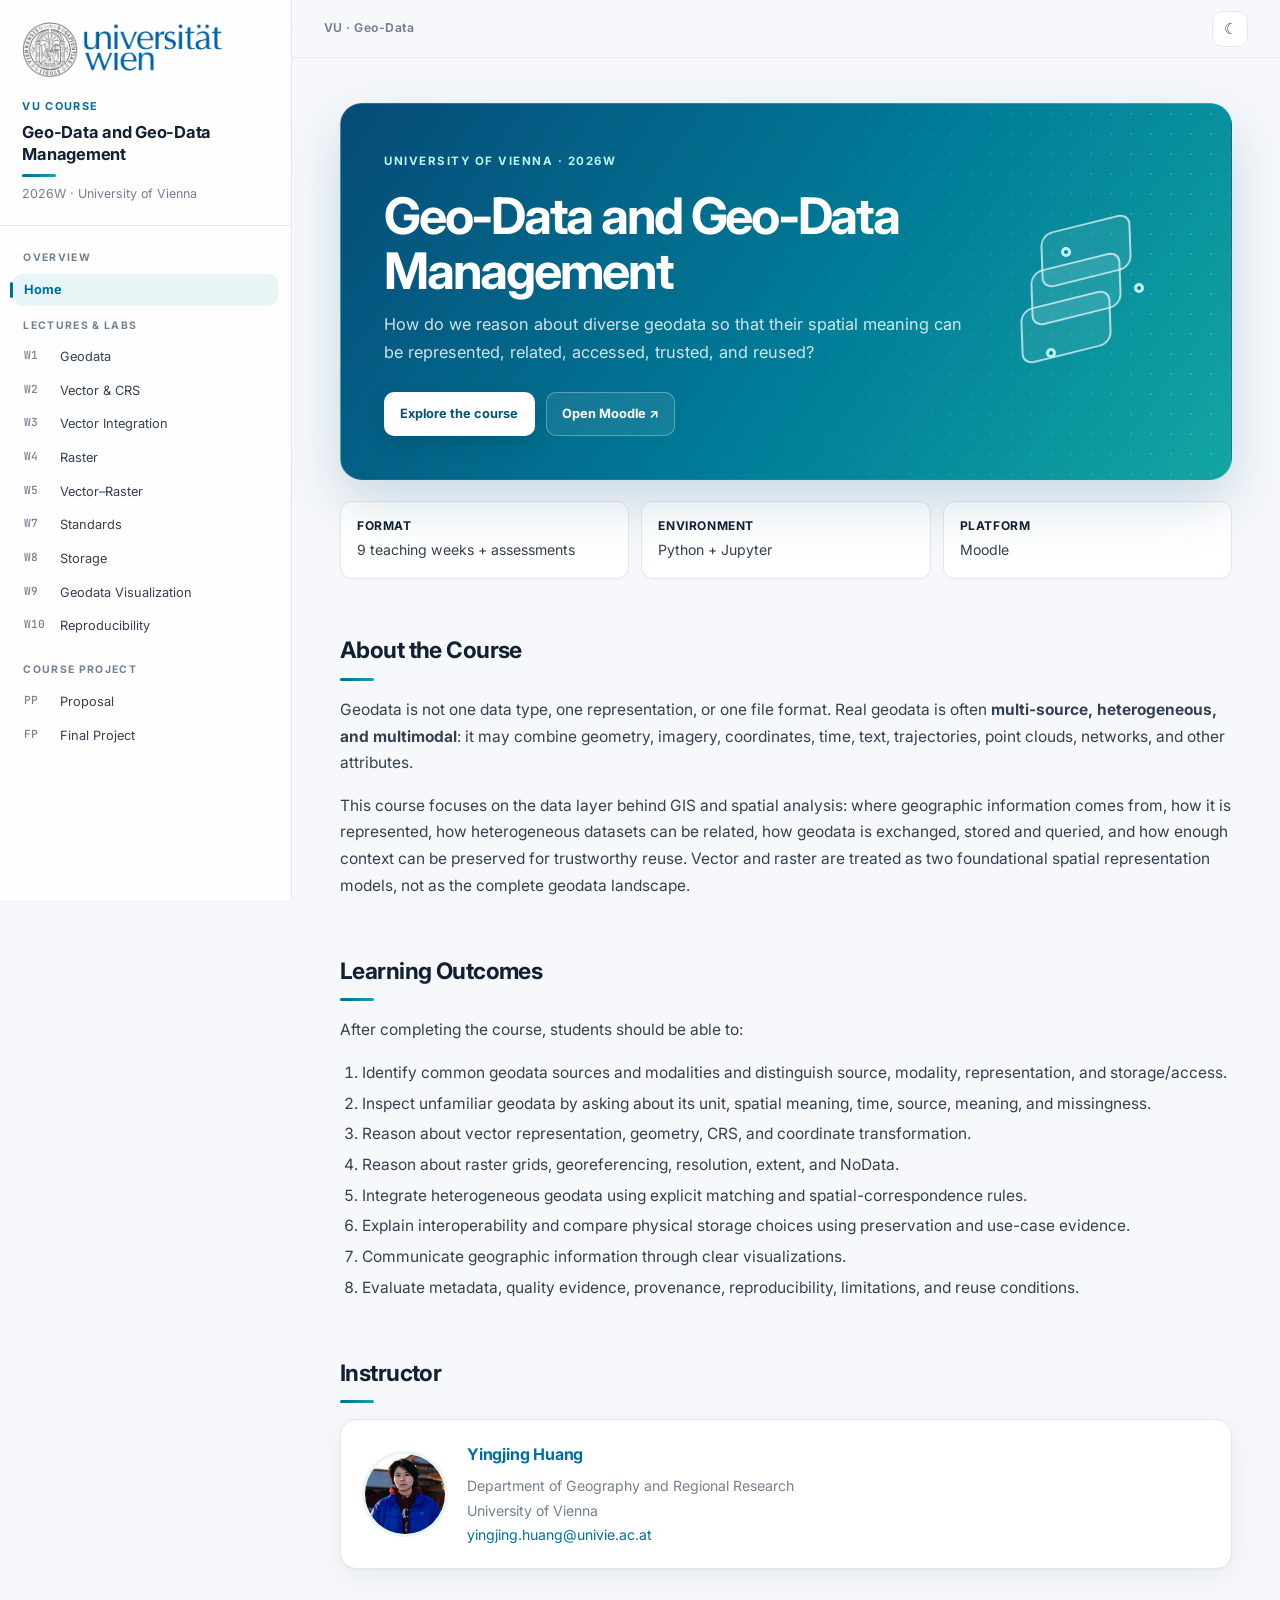
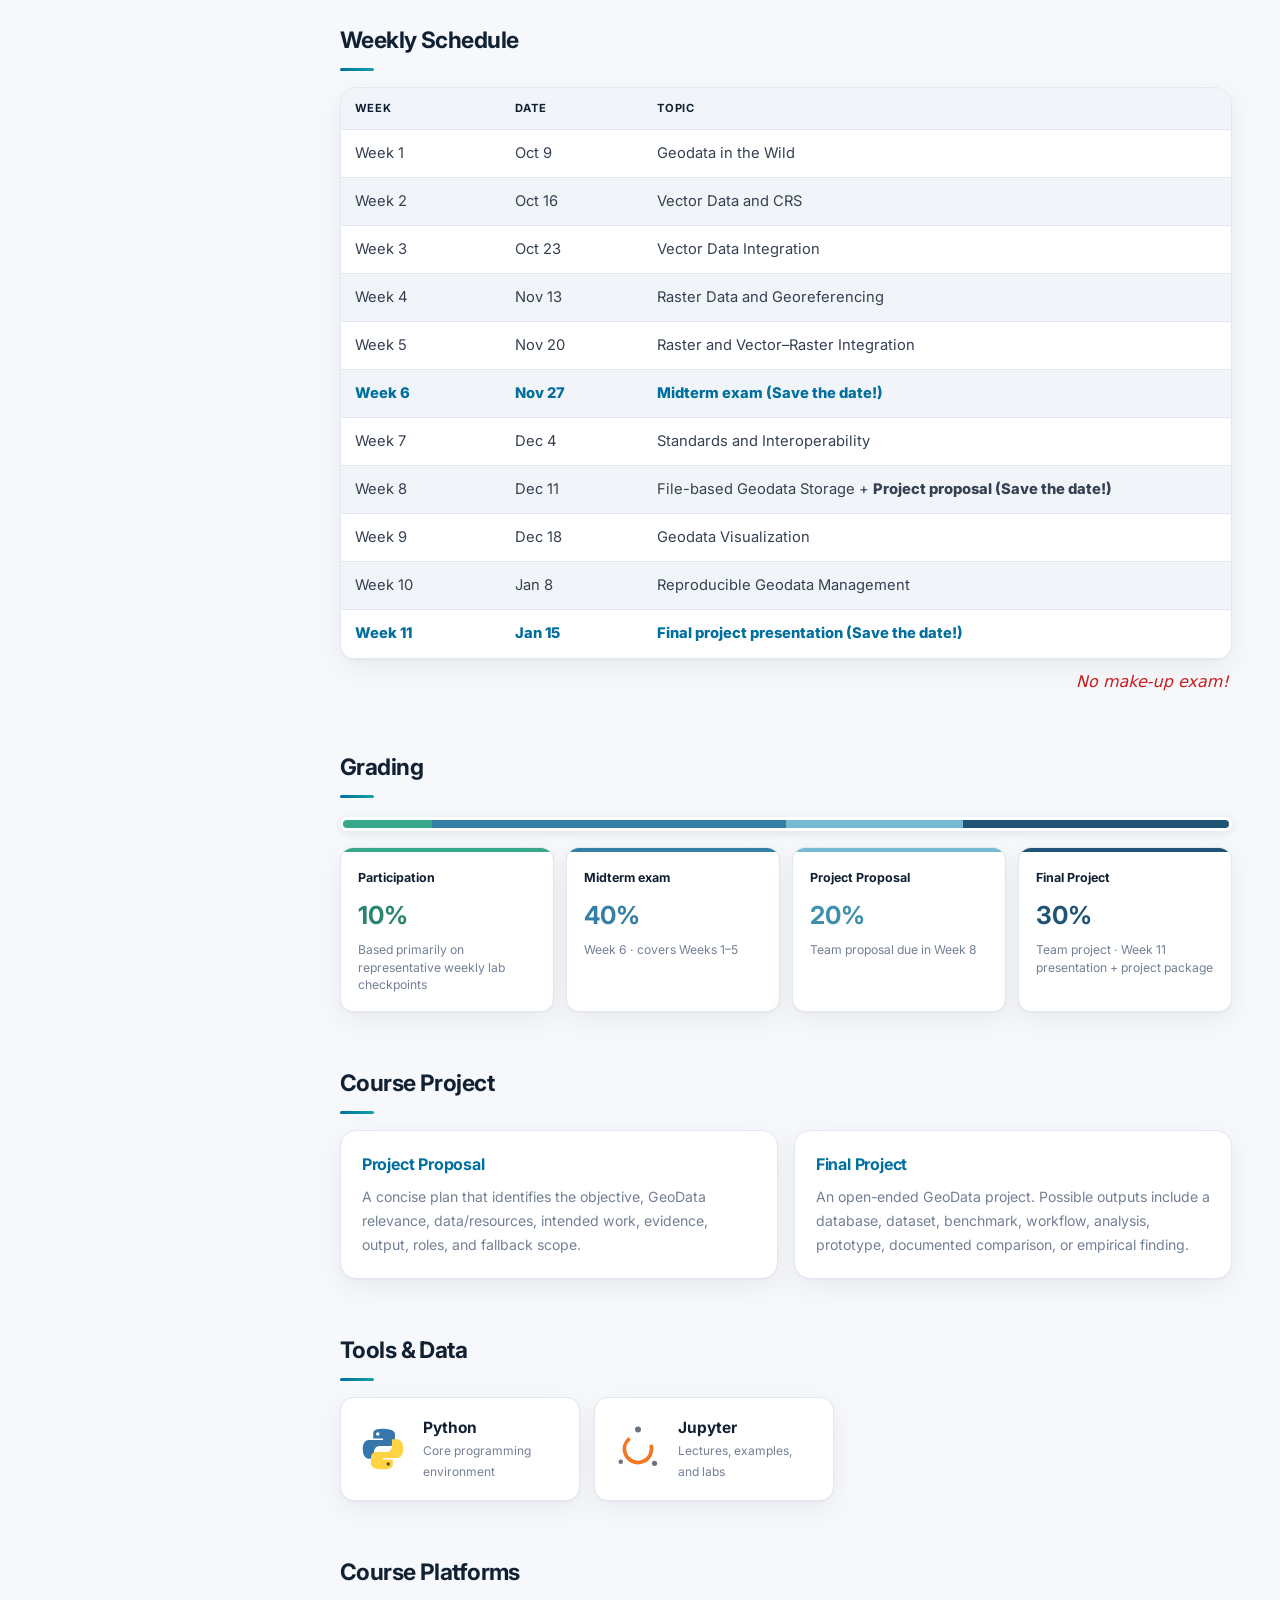
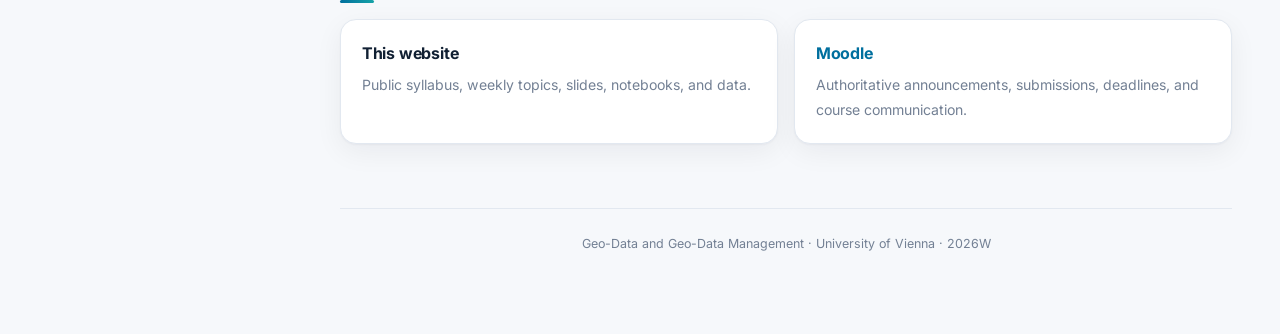
==== commit e1780dcc: "update" ====
--- a/index.html
+++ b/index.html
@@ -7,7 +7,7 @@
 <header class="hero hero-home"><div class="hero-copy"><span class="hero-eyebrow">University of Vienna · 2026W</span><h1>Geo-Data and Geo-Data Management</h1><p>How do we reason about diverse geodata so that their spatial meaning can be represented, related, accessed, trusted, and reused?</p><div class="hero-actions"><a class="button button-light" href="#schedule">Explore the course</a><a class="button button-ghost" href="https://moodle.univie.ac.at/" target="_blank" rel="noopener">Open Moodle ↗</a></div></div><div class="hero-visual data-visual" aria-hidden="true"><span class="data-layer layer-one"></span><span class="data-layer layer-two"></span><span class="data-layer layer-three"></span><span class="data-node node-one"></span><span class="data-node node-two"></span><span class="data-node node-three"></span></div></header>
 <div class="quick-facts"><div class="fact"><strong>Format</strong><span>9 teaching weeks + assessments</span></div><div class="fact"><strong>Environment</strong><span>Python + Jupyter</span></div><div class="fact"><strong>Platform</strong><span>Moodle</span></div></div>
 <h2>About the Course</h2><p>Geodata is not one data type, one representation, or one file format. Real geodata is often <strong>multi-source, heterogeneous, and multimodal</strong>: it may combine geometry, imagery, coordinates, time, text, trajectories, point clouds, networks, and other attributes.</p><p>This course focuses on the data layer behind GIS and spatial analysis: where geographic information comes from, how it is represented, how heterogeneous datasets can be related, how geodata is exchanged, stored and queried, and how enough context can be preserved for trustworthy reuse. Vector and raster are treated as two foundational spatial representation models, not as the complete geodata landscape.</p>
-<h2>Learning Outcomes</h2><p>After completing the course, students should be able to:</p><ol><li>Identify common geodata sources and modalities and distinguish source, modality, representation, and storage/access.</li><li>Inspect unfamiliar geodata by asking about its unit, spatial meaning, time, source, meaning, and missingness.</li><li>Reason about vector representation, geometry, CRS, and coordinate transformation.</li><li>Reason about raster grids, georeferencing, resolution, extent, and NoData.</li><li>Integrate heterogeneous geodata using explicit matching and spatial-correspondence rules.</li><li>Explain interoperability and compare physical storage choices using preservation and use-case evidence.</li><li>Use relational, SQL, and spatial SQL concepts to organise and query related geodata.</li><li>Evaluate metadata, quality evidence, provenance, reproducibility, limitations, and reuse conditions.</li></ol>
+<h2>Learning Outcomes</h2><p>After completing the course, students should be able to:</p><ol><li>Identify common geodata sources and modalities and distinguish source, modality, representation, and storage/access.</li><li>Inspect unfamiliar geodata by asking about its unit, spatial meaning, time, source, meaning, and missingness.</li><li>Reason about vector representation, geometry, CRS, and coordinate transformation.</li><li>Reason about raster grids, georeferencing, resolution, extent, and NoData.</li><li>Integrate heterogeneous geodata using explicit matching and spatial-correspondence rules.</li><li>Explain interoperability and compare physical storage choices using preservation and use-case evidence.</li><li>Communicate geographic information through clear visualizations.</li><li>Evaluate metadata, quality evidence, provenance, reproducibility, limitations, and reuse conditions.</li></ol>
 <h2>Instructor</h2><div class="instructor-card"><img src="img/Yingjing.jpg" alt="Yingjing Huang"><div><h3><a href="https://yingjinghuang.github.io/" target="_blank" rel="noopener">Yingjing Huang</a></h3><p>Department of Geography and Regional Research<br>University of Vienna<br><a href="mailto:yingjing.huang@univie.ac.at">yingjing.huang@univie.ac.at</a></p></div></div>
 <h2 id="schedule">Weekly Schedule</h2>
 <div class="schedule-wrap schedule-gir"><table>
@@ -21,7 +21,7 @@
 <tr class="schedule-highlight"><td>Week 6</td><td>Nov 27</td><td>Midterm exam <span class="schedule-accent">(Save the date!)</span></td></tr>
 <tr><td>Week 7</td><td>Dec 4</td><td><a href="week7.html">Standards and Interoperability</a></td></tr>
 <tr><td>Week 8</td><td>Dec 11</td><td><a href="week8.html">File-based Geodata Storage</a> + <a class="schedule-accent" href="project-proposal.html">Project proposal (Save the date!)</a></td></tr>
-<tr><td>Week 9</td><td>Dec 18</td><td><a href="week9.html">Spatial Databases and SQL</a></td></tr>
+<tr><td>Week 9</td><td>Dec 18</td><td><a href="week9.html">Geodata Visualization</a></td></tr>
 <tr><td>Week 10</td><td>Jan 8</td><td><a href="week10.html">Reproducible Geodata Management</a></td></tr>
 <tr class="schedule-highlight"><td>Week 11</td><td>Jan 15</td><td><a href="final-project.html">Final project presentation <span class="schedule-accent">(Save the date!)</span></a></td></tr>
 </tbody></table></div>
